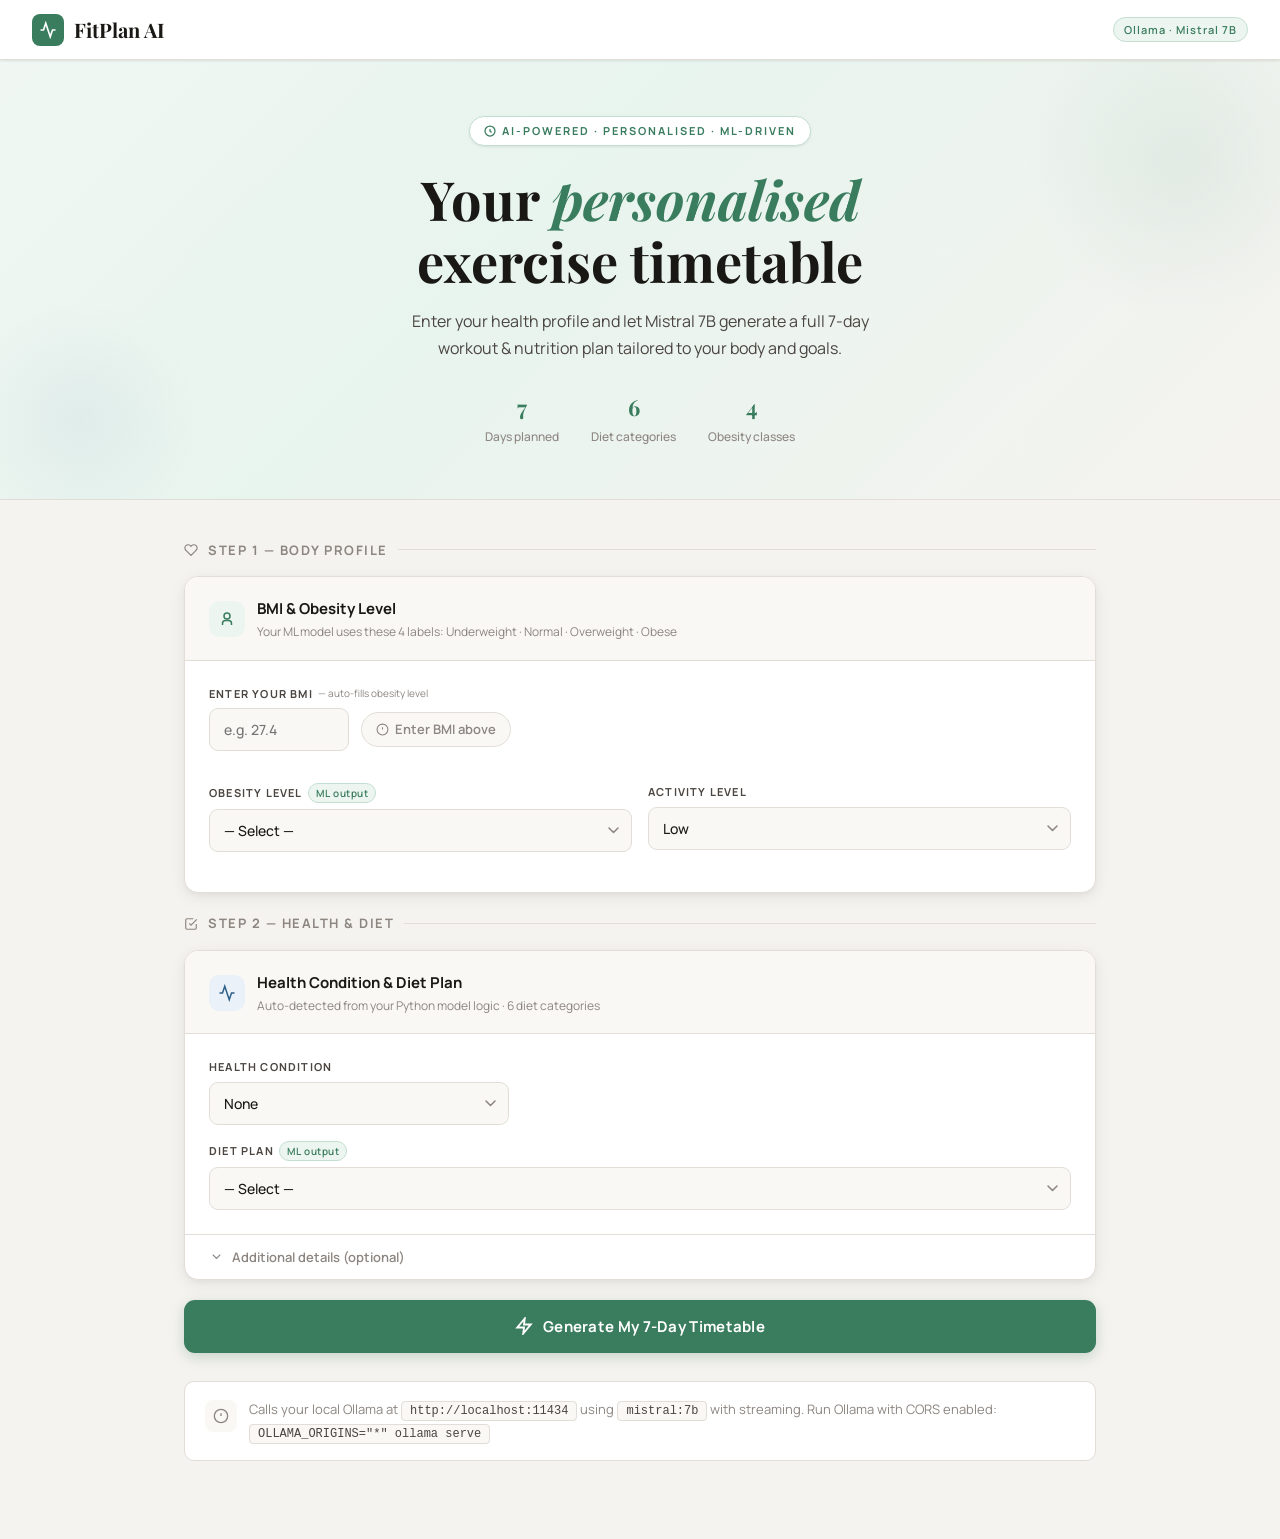
==== templates/exercise_timetable.html @ 251adf33 "Added exercise_timetable file" ====
<!DOCTYPE html>
<html lang="en">
<head>
<meta charset="UTF-8">
<meta name="viewport" content="width=device-width, initial-scale=1.0">
<title>FitPlan AI — Exercise Timetable Generator</title>
<link href="https://fonts.googleapis.com/css2?family=Playfair+Display:wght@500;700&family=Manrope:wght@300;400;500;600;700&display=swap" rel="stylesheet">
<style>
  :root {
    --bg:        #f5f3ef;
    --bg2:       #edeae4;
    --white:     #ffffff;
    --surface:   #ffffff;
    --surface2:  #f9f8f5;
    --border:    #e2ddd6;
    --border2:   #cdc7bd;
    --text:      #1a1814;
    --text2:     #4a4540;
    --muted:     #8c8580;
    --green:     #3a7d5e;
    --green-lt:  #edf5f0;
    --green-md:  #c3dfd2;
    --blue:      #2c5f8a;
    --blue-lt:   #eaf1f8;
    --amber:     #b07d2e;
    --amber-lt:  #fdf4e3;
    --red:       #c0392b;
    --red-lt:    #fdf0ee;
    --shadow-sm: 0 1px 3px rgba(0,0,0,0.06), 0 1px 2px rgba(0,0,0,0.04);
    --shadow-md: 0 4px 16px rgba(0,0,0,0.07), 0 2px 6px rgba(0,0,0,0.04);
    --shadow-lg: 0 12px 40px rgba(0,0,0,0.09), 0 4px 12px rgba(0,0,0,0.05);
    --radius:    14px;
  }

  *, *::before, *::after { margin:0; padding:0; box-sizing:border-box; }

  body {
    background: var(--bg);
    color: var(--text);
    font-family: 'Manrope', sans-serif;
    min-height: 100vh;
    line-height: 1.6;
  }

  /* ── NAV ── */
  nav {
    background: var(--white);
    border-bottom: 1px solid var(--border);
    padding: 0 32px;
    height: 60px;
    display: flex;
    align-items: center;
    justify-content: space-between;
    position: sticky;
    top: 0;
    z-index: 100;
    box-shadow: var(--shadow-sm);
  }
  .nav-logo {
    display: flex;
    align-items: center;
    gap: 10px;
    font-family: 'Playfair Display', serif;
    font-size: 20px;
    font-weight: 700;
    color: var(--text);
    text-decoration: none;
  }
  .nav-logo-icon {
    width: 32px; height: 32px;
    background: var(--green);
    border-radius: 8px;
    display: flex; align-items: center; justify-content: center;
  }
  .nav-logo-icon svg { color: white; }
  .nav-badge {
    font-family: 'Manrope', sans-serif;
    font-size: 11px;
    font-weight: 600;
    letter-spacing: 1px;
    color: var(--green);
    background: var(--green-lt);
    border: 1px solid var(--green-md);
    padding: 3px 10px;
    border-radius: 100px;
  }

  /* ── HERO ── */
  .hero {
    background: linear-gradient(135deg, #f0f7f3 0%, #e8f4ee 40%, #f5f3ef 100%);
    border-bottom: 1px solid var(--border);
    padding: 56px 32px 52px;
    text-align: center;
    position: relative;
    overflow: hidden;
  }
  .hero::before {
    content: '';
    position: absolute;
    top: -60px; right: -60px;
    width: 320px; height: 320px;
    border-radius: 50%;
    background: radial-gradient(circle, rgba(58,125,94,0.08) 0%, transparent 70%);
  }
  .hero::after {
    content: '';
    position: absolute;
    bottom: -40px; left: -40px;
    width: 240px; height: 240px;
    border-radius: 50%;
    background: radial-gradient(circle, rgba(44,95,138,0.06) 0%, transparent 70%);
  }
  .hero-inner { position: relative; z-index: 1; max-width: 620px; margin: 0 auto; }
  .hero-eyebrow {
    display: inline-flex;
    align-items: center;
    gap: 6px;
    font-size: 11px;
    font-weight: 700;
    letter-spacing: 2px;
    text-transform: uppercase;
    color: var(--green);
    background: var(--white);
    border: 1px solid var(--green-md);
    padding: 5px 14px;
    border-radius: 100px;
    margin-bottom: 22px;
    box-shadow: var(--shadow-sm);
  }
  .hero h1 {
    font-family: 'Playfair Display', serif;
    font-size: clamp(36px, 5vw, 54px);
    font-weight: 700;
    line-height: 1.15;
    color: var(--text);
    margin-bottom: 16px;
  }
  .hero h1 em {
    font-style: italic;
    color: var(--green);
  }
  .hero-sub {
    font-size: 16px;
    font-weight: 400;
    color: var(--text2);
    line-height: 1.7;
    max-width: 480px;
    margin: 0 auto 28px;
  }
  .hero-stats {
    display: flex;
    justify-content: center;
    gap: 32px;
    flex-wrap: wrap;
  }
  .hero-stat {
    display: flex;
    flex-direction: column;
    align-items: center;
    gap: 2px;
  }
  .hero-stat strong {
    font-family: 'Playfair Display', serif;
    font-size: 22px;
    color: var(--green);
  }
  .hero-stat span {
    font-size: 12px;
    color: var(--muted);
    font-weight: 500;
  }

  /* ── MAIN LAYOUT ── */
  .main {
    max-width: 960px;
    margin: 0 auto;
    padding: 40px 24px 80px;
  }

  /* ── SECTION TITLE ── */
  .section-title {
    display: flex;
    align-items: center;
    gap: 10px;
    font-size: 13px;
    font-weight: 700;
    letter-spacing: 1.5px;
    text-transform: uppercase;
    color: var(--muted);
    margin-bottom: 16px;
  }
  .section-title::after {
    content: '';
    flex: 1;
    height: 1px;
    background: var(--border);
  }

  /* ── CARD ── */
  .card {
    background: var(--white);
    border: 1px solid var(--border);
    border-radius: var(--radius);
    box-shadow: var(--shadow-md);
    overflow: hidden;
    margin-bottom: 20px;
  }
  .card-header {
    padding: 20px 24px 18px;
    border-bottom: 1px solid var(--border);
    display: flex;
    align-items: center;
    gap: 12px;
    background: var(--surface2);
  }
  .card-icon {
    width: 36px; height: 36px;
    border-radius: 10px;
    display: flex; align-items: center; justify-content: center;
    flex-shrink: 0;
  }
  .card-icon.green  { background: var(--green-lt);  color: var(--green); }
  .card-icon.blue   { background: var(--blue-lt);   color: var(--blue);  }
  .card-icon.amber  { background: var(--amber-lt);  color: var(--amber); }
  .card-header-text h3 {
    font-size: 15px;
    font-weight: 700;
    color: var(--text);
    margin-bottom: 1px;
  }
  .card-header-text p {
    font-size: 12px;
    color: var(--muted);
    font-weight: 400;
  }
  .card-body { padding: 24px; }

  /* ── FORM ELEMENTS ── */
  .form-row {
    display: grid;
    grid-template-columns: 1fr 1fr;
    gap: 16px;
    margin-bottom: 16px;
  }
  .form-row.cols-3 { grid-template-columns: 1fr 1fr 1fr; }
  @media (max-width: 580px) {
    .form-row, .form-row.cols-3 { grid-template-columns: 1fr; }
  }

  .field { display: flex; flex-direction: column; gap: 6px; }

  label {
    font-size: 11px;
    font-weight: 700;
    letter-spacing: 1.2px;
    text-transform: uppercase;
    color: var(--text2);
    display: flex;
    align-items: center;
    gap: 5px;
  }
  label .ml-tag {
    font-size: 10px;
    font-weight: 600;
    letter-spacing: 0.5px;
    text-transform: none;
    color: var(--green);
    background: var(--green-lt);
    padding: 1px 7px;
    border-radius: 100px;
    border: 1px solid var(--green-md);
  }

  select, input[type="number"] {
    background: var(--surface2);
    border: 1.5px solid var(--border);
    border-radius: 9px;
    color: var(--text);
    font-family: 'Manrope', sans-serif;
    font-size: 14px;
    font-weight: 500;
    padding: 11px 14px;
    outline: none;
    transition: border-color 0.18s, box-shadow 0.18s, background 0.18s;
    width: 100%;
    appearance: none;
    -webkit-appearance: none;
  }
  select {
    background-image: url("data:image/svg+xml,%3Csvg xmlns='http://www.w3.org/2000/svg' width='11' height='7' viewBox='0 0 11 7'%3E%3Cpath d='M1 1l4.5 4.5L10 1' stroke='%238c8580' stroke-width='1.5' fill='none' stroke-linecap='round' stroke-linejoin='round'/%3E%3C/svg%3E");
    background-repeat: no-repeat;
    background-position: right 12px center;
    padding-right: 36px;
    cursor: pointer;
  }
  select:focus, input[type="number"]:focus {
    border-color: var(--green);
    background: var(--white);
    box-shadow: 0 0 0 3px rgba(58,125,94,0.1);
  }
  select option { background: white; color: var(--text); }

  /* BMI row */
  .bmi-row {
    display: flex;
    align-items: center;
    gap: 12px;
    margin-bottom: 16px;
  }
  .bmi-row input { max-width: 140px; }
  .bmi-pill {
    display: inline-flex;
    align-items: center;
    gap: 6px;
    font-size: 13px;
    font-weight: 600;
    padding: 6px 14px;
    border-radius: 100px;
    background: var(--surface2);
    border: 1.5px solid var(--border);
    color: var(--muted);
    min-width: 130px;
    transition: all 0.2s;
  }
  .bmi-pill.underweight { background: var(--blue-lt);  border-color: #b3cfe8; color: var(--blue);  }
  .bmi-pill.normal      { background: var(--green-lt); border-color: var(--green-md); color: var(--green); }
  .bmi-pill.overweight  { background: var(--amber-lt); border-color: #e8d19c; color: var(--amber); }
  .bmi-pill.obese       { background: var(--red-lt);   border-color: #e8bcb8; color: var(--red);   }

  /* ── COLLAPSIBLE ── */
  .collapse-toggle {
    width: 100%;
    background: none;
    border: none;
    border-top: 1px solid var(--border);
    padding: 13px 24px;
    display: flex;
    align-items: center;
    gap: 8px;
    font-family: 'Manrope', sans-serif;
    font-size: 13px;
    font-weight: 600;
    color: var(--muted);
    cursor: pointer;
    transition: color 0.15s, background 0.15s;
    text-align: left;
  }
  .collapse-toggle:hover { background: var(--surface2); color: var(--text2); }
  .collapse-toggle svg { transition: transform 0.2s; }
  .collapse-toggle.open svg { transform: rotate(180deg); }
  .collapse-body {
    display: none;
    padding: 20px 24px 24px;
    border-top: 1px solid var(--border);
    background: var(--surface2);
  }
  .collapse-body.open { display: block; }

  /* ── GENERATE BUTTON ── */
  .btn-generate {
    width: 100%;
    background: var(--green);
    color: white;
    border: none;
    border-radius: 11px;
    font-family: 'Manrope', sans-serif;
    font-size: 15px;
    font-weight: 700;
    padding: 16px 24px;
    cursor: pointer;
    display: flex;
    align-items: center;
    justify-content: center;
    gap: 10px;
    transition: background 0.2s, transform 0.15s, box-shadow 0.2s;
    box-shadow: 0 4px 14px rgba(58,125,94,0.25);
    letter-spacing: 0.3px;
    margin-top: 20px;
  }
  .btn-generate:hover:not(:disabled) {
    background: #2e6b4f;
    transform: translateY(-1px);
    box-shadow: 0 6px 20px rgba(58,125,94,0.32);
  }
  .btn-generate:active:not(:disabled) { transform: translateY(0); }
  .btn-generate:disabled { opacity: 0.55; cursor: not-allowed; }

  /* ── STATUS / ERROR ── */
  .status-bar {
    display: none;
    align-items: center;
    gap: 12px;
    background: var(--blue-lt);
    border: 1px solid #b3cfe8;
    border-radius: 10px;
    padding: 14px 18px;
    font-size: 14px;
    color: var(--blue);
    margin-bottom: 20px;
    font-weight: 500;
  }
  .status-bar.visible { display: flex; }
  .spinner {
    width: 18px; height: 18px;
    border: 2px solid #b3cfe8;
    border-top-color: var(--blue);
    border-radius: 50%;
    animation: spin 0.75s linear infinite;
    flex-shrink: 0;
  }
  @keyframes spin { to { transform: rotate(360deg); } }

  .error-box {
    display: none;
    background: var(--red-lt);
    border: 1px solid #e8bcb8;
    border-radius: 10px;
    padding: 16px 20px;
    font-size: 14px;
    color: var(--red);
    margin-bottom: 20px;
    line-height: 1.7;
  }
  .error-box.visible { display: block; }
  .error-box code {
    background: rgba(192,57,43,0.08);
    padding: 2px 7px;
    border-radius: 4px;
    font-size: 12px;
    font-family: monospace;
  }

  /* ── OUTPUT ── */
  .output-section { display: none; }
  .output-section.visible { display: block; }

  .output-card {
    background: var(--white);
    border: 1px solid var(--border);
    border-radius: var(--radius);
    box-shadow: var(--shadow-lg);
    overflow: hidden;
  }
  .output-card-header {
    padding: 18px 24px;
    border-bottom: 1px solid var(--border);
    display: flex;
    align-items: center;
    justify-content: space-between;
    background: linear-gradient(135deg, var(--green-lt), #f8fcfa);
  }
  .output-card-title {
    display: flex;
    align-items: center;
    gap: 10px;
  }
  .output-card-title h2 {
    font-family: 'Playfair Display', serif;
    font-size: 20px;
    font-weight: 700;
    color: var(--text);
  }
  .output-card-title span {
    font-size: 12px;
    color: var(--muted);
    font-weight: 500;
  }

  .btn-copy {
    display: flex; align-items: center; gap: 6px;
    background: var(--white);
    border: 1.5px solid var(--border);
    border-radius: 8px;
    color: var(--text2);
    font-family: 'Manrope', sans-serif;
    font-size: 13px;
    font-weight: 600;
    padding: 7px 14px;
    cursor: pointer;
    transition: all 0.2s;
  }
  .btn-copy:hover { border-color: var(--green); color: var(--green); }
  .btn-copy.copied { border-color: var(--green); color: var(--green); background: var(--green-lt); }

  .output-body {
    padding: 28px 32px;
    font-size: 14.5px;
    line-height: 1.85;
    color: var(--text2);
  }

  /* Rendered timetable styles */
  .output-body h2 {
    font-family: 'Playfair Display', serif;
    font-size: 19px;
    font-weight: 700;
    color: var(--text);
    margin: 28px 0 10px;
    padding-bottom: 8px;
    border-bottom: 2px solid var(--green-lt);
  }
  .output-body h3 {
    font-family: 'Manrope', sans-serif;
    font-size: 13px;
    font-weight: 700;
    letter-spacing: 1.2px;
    text-transform: uppercase;
    color: var(--green);
    margin: 16px 0 6px;
  }
  .output-body strong { color: var(--text); font-weight: 700; }
  .output-body em { color: var(--muted); font-style: italic; }
  .output-body .day-block {
    display: flex;
    align-items: center;
    gap: 10px;
    background: linear-gradient(90deg, var(--green-lt), transparent);
    border-left: 4px solid var(--green);
    border-radius: 0 8px 8px 0;
    padding: 12px 16px;
    margin: 20px 0 10px;
    font-family: 'Playfair Display', serif;
    font-size: 17px;
    font-weight: 700;
    color: var(--text);
  }
  .output-body table {
    width: 100%; border-collapse: collapse;
    margin: 14px 0; font-size: 13.5px;
  }
  .output-body th {
    background: var(--surface2);
    color: var(--text2);
    font-weight: 700; font-size: 11px;
    letter-spacing: 1px; text-transform: uppercase;
    padding: 9px 14px; text-align: left;
    border-bottom: 2px solid var(--border);
  }
  .output-body td {
    padding: 9px 14px;
    border-bottom: 1px solid var(--border);
    color: var(--text2);
  }
  .output-body tr:last-child td { border-bottom: none; }
  .output-body tr:hover td { background: var(--surface2); }

  /* streaming cursor */
  .cursor {
    display: inline-block; width: 2px; height: 16px;
    background: var(--green); margin-left: 2px;
    animation: blink 1s step-end infinite;
    vertical-align: middle;
  }
  @keyframes blink { 50% { opacity: 0; } }

  /* ── FOOTER NOTE ── */
  .footer-note {
    margin-top: 32px;
    padding: 16px 20px;
    background: var(--white);
    border: 1px solid var(--border);
    border-radius: 10px;
    font-size: 13px;
    color: var(--muted);
    line-height: 1.7;
    display: flex;
    gap: 12px;
    align-items: flex-start;
  }
  .footer-note code {
    background: var(--surface2);
    padding: 2px 8px; border-radius: 4px;
    font-size: 12px; font-family: monospace;
    border: 1px solid var(--border);
    color: var(--text2);
  }
  .footer-icon {
    width: 32px; height: 32px; flex-shrink: 0;
    background: var(--surface2); border-radius: 8px;
    display: flex; align-items: center; justify-content: center;
    color: var(--muted); margin-top: 2px;
  }

  /* ── ANIMATIONS ── */
  @keyframes fadeUp {
    from { opacity: 0; transform: translateY(12px); }
    to   { opacity: 1; transform: translateY(0); }
  }
  .card   { animation: fadeUp 0.4s ease both; }
  .card:nth-child(2) { animation-delay: 0.06s; }
  .card:nth-child(3) { animation-delay: 0.12s; }
</style>
</head>
<body>

<!-- NAV -->
<nav>
  <a class="nav-logo" href="#">
    <div class="nav-logo-icon">
      <svg width="18" height="18" viewBox="0 0 24 24" fill="none" stroke="currentColor" stroke-width="2.2"><path d="M22 12h-4l-3 9L9 3l-3 9H2"/></svg>
    </div>
    FitPlan AI
  </a>
  <span class="nav-badge">Ollama · Mistral 7B</span>
</nav>

<!-- HERO -->
<div class="hero">
  <div class="hero-inner">
    <div class="hero-eyebrow">
      <svg width="12" height="12" viewBox="0 0 24 24" fill="none" stroke="currentColor" stroke-width="2.5"><circle cx="12" cy="12" r="10"/><path d="M12 8v4l3 3"/></svg>
      AI-Powered · Personalised · ML-Driven
    </div>
    <h1>Your <em>personalised</em><br>exercise timetable</h1>
    <p class="hero-sub">Enter your health profile and let Mistral 7B generate a full 7-day workout &amp; nutrition plan tailored to your body and goals.</p>
    <div class="hero-stats">
      <div class="hero-stat"><strong>7</strong><span>Days planned</span></div>
      <div class="hero-stat"><strong>6</strong><span>Diet categories</span></div>
      <div class="hero-stat"><strong>4</strong><span>Obesity classes</span></div>
    </div>
  </div>
</div>

<!-- MAIN -->
<div class="main">

  <!-- STEP 1: BMI & Obesity -->
  <div class="section-title">
    <svg width="14" height="14" viewBox="0 0 24 24" fill="none" stroke="currentColor" stroke-width="2"><path d="M20.84 4.61a5.5 5.5 0 0 0-7.78 0L12 5.67l-1.06-1.06a5.5 5.5 0 0 0-7.78 7.78l1.06 1.06L12 21.23l7.78-7.78 1.06-1.06a5.5 5.5 0 0 0 0-7.78z"/></svg>
    Step 1 — Body Profile
  </div>

  <div class="card">
    <div class="card-header">
      <div class="card-icon green">
        <svg width="18" height="18" viewBox="0 0 24 24" fill="none" stroke="currentColor" stroke-width="2"><circle cx="12" cy="8" r="4"/><path d="M6 20v-2a4 4 0 0 1 4-4h4a4 4 0 0 1 4 4v2"/></svg>
      </div>
      <div class="card-header-text">
        <h3>BMI &amp; Obesity Level</h3>
        <p>Your ML model uses these 4 labels: Underweight · Normal · Overweight · Obese</p>
      </div>
    </div>
    <div class="card-body">
      <!-- BMI Input -->
      <div class="field" style="margin-bottom:16px;">
        <label>
          Enter Your BMI
          <span style="font-size:10px;font-weight:400;color:var(--muted);text-transform:none;letter-spacing:0;">— auto-fills obesity level</span>
        </label>
        <div class="bmi-row">
          <input type="number" id="bmiInput" placeholder="e.g. 27.4" min="10" max="70" step="0.1"
            oninput="autoFillObesity(this.value); autoDetectDiet()">
          <div class="bmi-pill" id="bmiPill">
            <svg width="13" height="13" viewBox="0 0 24 24" fill="none" stroke="currentColor" stroke-width="2"><circle cx="12" cy="12" r="10"/><line x1="12" y1="8" x2="12" y2="12"/><line x1="12" y1="16" x2="12.01" y2="16"/></svg>
            Enter BMI above
          </div>
        </div>
      </div>

      <div class="form-row">
        <div class="field">
          <label>Obesity Level <span class="ml-tag">ML output</span></label>
          <select id="obesityLevel">
            <option value="">— Select —</option>
            <option value="Underweight">Underweight  (BMI &lt; 18.5)</option>
            <option value="Normal">Normal  (BMI 18.5 – 24.9)</option>
            <option value="Overweight">Overweight  (BMI 25 – 29.9)</option>
            <option value="Obese">Obese  (BMI ≥ 30)</option>
          </select>
        </div>
        <div class="field">
          <label>Activity Level</label>
          <select id="activityLevel" onchange="autoDetectDiet()">
            <option value="Low">Low</option>
            <option value="Moderate">Moderate</option>
            <option value="High">High</option>
          </select>
        </div>
      </div>
    </div>
  </div>

  <!-- STEP 2: Health & Diet -->
  <div class="section-title">
    <svg width="14" height="14" viewBox="0 0 24 24" fill="none" stroke="currentColor" stroke-width="2"><path d="M9 11l3 3L22 4"/><path d="M21 12v7a2 2 0 0 1-2 2H5a2 2 0 0 1-2-2V5a2 2 0 0 1 2-2h11"/></svg>
    Step 2 — Health &amp; Diet
  </div>

  <div class="card">
    <div class="card-header">
      <div class="card-icon blue">
        <svg width="18" height="18" viewBox="0 0 24 24" fill="none" stroke="currentColor" stroke-width="2"><path d="M22 12h-4l-3 9L9 3l-3 9H2"/></svg>
      </div>
      <div class="card-header-text">
        <h3>Health Condition &amp; Diet Plan</h3>
        <p>Auto-detected from your Python model logic · 6 diet categories</p>
      </div>
    </div>
    <div class="card-body">

      <div class="field" style="margin-bottom:16px;">
        <label>Health Condition</label>
        <select id="healthCondition" onchange="autoDetectDiet()" style="max-width:300px;">
          <option value="None">None</option>
          <option value="Diabetes">Diabetes</option>
          <option value="Hypertension">Hypertension</option>
        </select>
      </div>

      <div class="field">
        <label>Diet Plan <span class="ml-tag">ML output</span></label>
        <select id="dietPlan">
          <option value="">— Select —</option>
          <option value="Diabetic Diet">Diabetic Diet</option>
          <option value="Weight Loss Diet">Weight Loss Diet</option>
          <option value="Muscle Gain Diet">Muscle Gain Diet</option>
          <option value="High-Protein Diet">High-Protein Diet</option>
          <option value="Low-Carb Diet">Low-Carb Diet</option>
          <option value="Balanced Diet">Balanced Diet</option>
        </select>
      </div>
    </div>

    <!-- OPTIONAL DETAILS -->
    <button class="collapse-toggle" id="collapseToggle" onclick="toggleCollapse()">
      <svg width="15" height="15" viewBox="0 0 24 24" fill="none" stroke="currentColor" stroke-width="2"><polyline points="6 9 12 15 18 9"/></svg>
      Additional details (optional)
    </button>
    <div class="collapse-body" id="collapseBody">
      <div class="form-row cols-3">
        <div class="field">
          <label>Age Range</label>
          <select id="ageRange">
            <option value="18–25">18–25</option>
            <option value="26–35" selected>26–35</option>
            <option value="36–45">36–45</option>
            <option value="46–55">46–55</option>
            <option value="56+">56+</option>
          </select>
        </div>
        <div class="field">
          <label>Gender</label>
          <select id="gender">
            <option value="not specified">Prefer not to say</option>
            <option value="male">Male</option>
            <option value="female">Female</option>
          </select>
        </div>
        <div class="field">
          <label>Available Time / Day</label>
          <select id="availableTime">
            <option value="30 minutes">30 min</option>
            <option value="45 minutes">45 min</option>
            <option value="1 hour" selected>1 hour</option>
            <option value="1.5 hours">1.5 hours</option>
            <option value="2 hours">2 hours</option>
          </select>
        </div>
      </div>
      <div class="field" style="margin-top:4px;">
        <label>Fitness Goal</label>
        <select id="fitnessGoal">
          <option value="lose weight">Lose Weight</option>
          <option value="build muscle">Build Muscle</option>
          <option value="improve stamina">Improve Stamina</option>
          <option value="stay active and healthy">Stay Active &amp; Healthy</option>
          <option value="reduce stress">Reduce Stress</option>
        </select>
      </div>
    </div>
  </div>

  <!-- GENERATE -->
  <button class="btn-generate" id="generateBtn" onclick="generateTimetable()">
    <svg width="18" height="18" viewBox="0 0 24 24" fill="none" stroke="currentColor" stroke-width="2.5"><path d="M13 2L3 14h9l-1 8 10-12h-9l1-8z"/></svg>
    Generate My 7-Day Timetable
  </button>

  <!-- STATUS -->
  <div class="status-bar" id="statusBar" style="margin-top:20px;">
    <div class="spinner"></div>
    <span id="statusText">Connecting to Ollama · mistral:7b …</span>
  </div>

  <!-- ERROR -->
  <div class="error-box" id="errorBox" style="margin-top:20px;"></div>

  <!-- OUTPUT -->
  <div class="output-section" id="outputSection" style="margin-top:32px;">
    <div class="section-title">
      <svg width="14" height="14" viewBox="0 0 24 24" fill="none" stroke="currentColor" stroke-width="2"><path d="M14 2H6a2 2 0 0 0-2 2v16a2 2 0 0 0 2 2h12a2 2 0 0 0 2-2V8z"/><polyline points="14 2 14 8 20 8"/></svg>
      Your Personalised Plan
    </div>
    <div class="output-card">
      <div class="output-card-header">
        <div class="output-card-title">
          <h2>Weekly Timetable</h2>
          <span id="planMeta"></span>
        </div>
        <button class="btn-copy" id="copyBtn" onclick="copyOutput()">
          <svg width="13" height="13" viewBox="0 0 24 24" fill="none" stroke="currentColor" stroke-width="2"><rect x="9" y="9" width="13" height="13" rx="2"/><path d="M5 15H4a2 2 0 0 1-2-2V4a2 2 0 0 1 2-2h9a2 2 0 0 1 2 2v1"/></svg>
          Copy
        </button>
      </div>
      <div class="output-body" id="timetableOutput"></div>
    </div>
  </div>

  <!-- FOOTER NOTE -->
  <div class="footer-note" style="margin-top:28px;">
    <div class="footer-icon">
      <svg width="16" height="16" viewBox="0 0 24 24" fill="none" stroke="currentColor" stroke-width="2"><circle cx="12" cy="12" r="10"/><line x1="12" y1="8" x2="12" y2="12"/><line x1="12" y1="16" x2="12.01" y2="16"/></svg>
    </div>
    <div>
      Calls your local Ollama at <code>http://localhost:11434</code> using <code>mistral:7b</code> with streaming.
      Run Ollama with CORS enabled: <code>OLLAMA_ORIGINS="*" ollama serve</code>
    </div>
  </div>

</div><!-- /main -->

<script>
  /* ── bmi_to_label mirrors Python ── */
  function autoFillObesity(val) {
    const bmi = parseFloat(val);
    const sel  = document.getElementById('obesityLevel');
    const pill = document.getElementById('bmiPill');
    if (isNaN(bmi) || val === '') {
      pill.className = 'bmi-pill';
      pill.innerHTML = `<svg width="13" height="13" viewBox="0 0 24 24" fill="none" stroke="currentColor" stroke-width="2"><circle cx="12" cy="12" r="10"/><line x1="12" y1="8" x2="12" y2="12"/><line x1="12" y1="16" x2="12.01" y2="16"/></svg> Enter BMI above`;
      return;
    }
    let label, cls;
    if      (bmi < 18.5) { label = 'Underweight'; cls = 'underweight'; }
    else if (bmi < 25)   { label = 'Normal';       cls = 'normal';      }
    else if (bmi < 30)   { label = 'Overweight';   cls = 'overweight';  }
    else                 { label = 'Obese';         cls = 'obese';       }
    sel.value     = label;
    pill.className = `bmi-pill ${cls}`;
    pill.innerHTML = `<svg width="13" height="13" viewBox="0 0 24 24" fill="none" stroke="currentColor" stroke-width="2"><polyline points="20 6 9 17 4 12"/></svg> ${label}`;
  }

  /* ── diet_plan mirrors Python if/elif ── */
  function autoDetectDiet() {
    const bmi       = parseFloat(document.getElementById('bmiInput').value);
    const condition = document.getElementById('healthCondition').value;
    const activity  = document.getElementById('activityLevel').value;
    const dietSel   = document.getElementById('dietPlan');
    const result    = document.getElementById('dietDetectResult');

    if (isNaN(bmi)) {
      result.className = 'detect-result';
      result.innerHTML = `<svg width="14" height="14" viewBox="0 0 24 24" fill="none" stroke="currentColor" stroke-width="2"><circle cx="12" cy="12" r="10"/><line x1="12" y1="8" x2="12" y2="12"/><line x1="12" y1="16" x2="12.01" y2="16"/></svg> Enter BMI to auto-detect`;
      return;
    }

    let diet, reason, color;
    if (condition === 'Diabetes') {
      diet = 'Diabetic Diet';     reason = 'Health condition: Diabetes';    color = 'var(--red)';
    } else if (bmi >= 30) {
      diet = 'Weight Loss Diet';  reason = `BMI ${bmi.toFixed(1)} ≥ 30`;    color = 'var(--amber)';
    } else if (activity === 'High' && bmi < 25) {
      diet = 'Muscle Gain Diet';  reason = `Activity High + BMI < 25`;      color = 'var(--green)';
    } else if (bmi < 18.5) {
      diet = 'High-Protein Diet'; reason = `BMI ${bmi.toFixed(1)} < 18.5`;  color = 'var(--blue)';
    } else if (condition === 'Hypertension') {
      diet = 'Low-Carb Diet';     reason = 'Health condition: Hypertension'; color = 'var(--amber)';
    } else {
      diet = 'Balanced Diet';     reason = 'No special conditions';          color = 'var(--green)';
    }

    dietSel.value = diet;
    result.className = 'detect-result active';
    result.innerHTML = `
      <svg width="14" height="14" viewBox="0 0 24 24" fill="none" stroke="${color}" stroke-width="2.5"><polyline points="20 6 9 17 4 12"/></svg>
      <strong style="color:${color};">${diet}</strong>
      <span style="color:var(--muted);font-size:12px;margin-left:4px;">· ${reason}</span>`;
  }

  /* ── collapse ── */
  function toggleCollapse() {
    const body   = document.getElementById('collapseBody');
    const toggle = document.getElementById('collapseToggle');
    const open   = body.classList.toggle('open');
    toggle.classList.toggle('open', open);
    toggle.childNodes[2].textContent = open ? ' Hide additional details' : ' Additional details (optional)';
  }

  /* ── prompt builder ── */
  function buildPrompt() {
    const obesity   = document.getElementById('obesityLevel').value;
    const diet      = document.getElementById('dietPlan').value;
    const condition = document.getElementById('healthCondition').value;
    const activity  = document.getElementById('activityLevel').value;
    const age       = document.getElementById('ageRange').value;
    const gender    = document.getElementById('gender').value;
    const goal      = document.getElementById('fitnessGoal').value;
    const time      = document.getElementById('availableTime').value;

    return `You are a certified fitness and nutrition coach. Create a detailed 7-day exercise timetable for a person with the following profile:

- Obesity Level: ${obesity}
- Diet Plan: ${diet}
- Health Condition: ${condition}
- Activity Level: ${activity}
- Age Range: ${age}
- Gender: ${gender}
- Fitness Goal: ${goal}
- Available Time Per Day: ${time}

Structure the response as a full weekly timetable (Monday to Sunday). For each day include:
1. Day name and focus area (e.g. "Monday – Cardio & Core")
2. Warm-up (5–10 min)
3. Main workout exercises with sets/reps or duration
4. Cool-down (5 min)
5. Diet tip of the day aligned with their ${diet}${condition !== 'None' ? `, taking into account their ${condition}` : ''}

Keep it practical, safe, and appropriate for the ${obesity} category. Use clear formatting with headers for each day.`;
  }

  /* ── generate ── */
  async function generateTimetable() {
    const obesity = document.getElementById('obesityLevel').value;
    const diet    = document.getElementById('dietPlan').value;

    if (!obesity || !diet) {
      showError('<strong>Missing fields.</strong> Please select an Obesity Level and a Diet Plan before generating.');
      return;
    }

    const btn        = document.getElementById('generateBtn');
    const statusBar  = document.getElementById('statusBar');
    const errorBox   = document.getElementById('errorBox');
    const outputSec  = document.getElementById('outputSection');
    const outputDiv  = document.getElementById('timetableOutput');
    const statusText = document.getElementById('statusText');
    const planMeta   = document.getElementById('planMeta');

    btn.disabled = true;
    errorBox.className = 'error-box';
    outputSec.className = 'output-section';
    outputDiv.innerHTML = '';
    statusBar.className = 'status-bar visible';
    statusText.textContent = 'Connecting to Ollama · mistral:7b …';

    try {
      const res = await fetch('http://localhost:11434/api/generate', {
        method: 'POST',
        headers: { 'Content-Type': 'application/json' },
        body: JSON.stringify({ model: 'mistral:7b', prompt: buildPrompt(), stream: true })
      });

      if (!res.ok) throw new Error(`Ollama returned HTTP ${res.status}`);

      statusText.textContent = 'Generating your personalised timetable …';
      outputSec.className = 'output-section visible';
      planMeta.textContent = `${obesity} · ${diet}`;

      const cursor = document.createElement('span');
      cursor.className = 'cursor';
      outputDiv.appendChild(cursor);

      let fullText = '';
      const reader  = res.body.getReader();
      const decoder = new TextDecoder();

      while (true) {
        const { done, value } = await reader.read();
        if (done) break;
        const lines = decoder.decode(value, { stream: true }).split('\n').filter(l => l.trim());
        for (const line of lines) {
          try {
            const json = JSON.parse(line);
            if (json.response) {
              fullText += json.response;
              cursor.remove();
              outputDiv.innerHTML = renderMarkdown(fullText);
              outputDiv.appendChild(cursor);
            }
            if (json.done) { cursor.remove(); statusBar.className = 'status-bar'; btn.disabled = false; }
          } catch (_) {}
        }
      }
      cursor.remove();
      btn.disabled = false;
      statusBar.className = 'status-bar';

    } catch (err) {
      statusBar.className = 'status-bar';
      btn.disabled = false;
      let msg = err.message;
      if (err.name === 'TypeError' && err.message.includes('fetch'))
        msg = `<strong>Cannot reach Ollama.</strong><br>Make sure it's running: <code>ollama serve</code><br>Enable CORS: <code>OLLAMA_ORIGINS="*" ollama serve</code>`;
      else
        msg = `<strong>Error:</strong> ${msg}`;
      showError(msg);
    }
  }

  function showError(html) {
    const box = document.getElementById('errorBox');
    box.innerHTML = html;
    box.className = 'error-box visible';
  }

  function renderMarkdown(text) {
    return text
      .replace(/^### (.+)$/gm, '<h3>$1</h3>')
      .replace(/^## (.+)$/gm, '<h2>$1</h2>')
      .replace(/^# (.+)$/gm, '<h2>$1</h2>')
      .replace(/\*\*(.+?)\*\*/g, '<strong>$1</strong>')
      .replace(/\*(.+?)\*/g, '<em>$1</em>')
      .replace(/<strong>(Monday|Tuesday|Wednesday|Thursday|Friday|Saturday|Sunday|Day \d+)<\/strong>/gi,
        '<div class="day-block"><svg width="16" height="16" viewBox="0 0 24 24" fill="none" stroke="var(--green)" stroke-width="2"><rect x="3" y="4" width="18" height="18" rx="2"/><line x1="16" y1="2" x2="16" y2="6"/><line x1="8" y1="2" x2="8" y2="6"/><line x1="3" y1="10" x2="21" y2="10"/></svg><strong>$1</strong></div>')
      .replace(/\n/g, '<br>');
  }

  async function copyOutput() {
    const text = document.getElementById('timetableOutput').innerText;
    try {
      await navigator.clipboard.writeText(text);
      const btn = document.getElementById('copyBtn');
      btn.innerHTML = `<svg width="13" height="13" viewBox="0 0 24 24" fill="none" stroke="currentColor" stroke-width="2"><polyline points="20 6 9 17 4 12"/></svg> Copied!`;
      btn.className = 'btn-copy copied';
      setTimeout(() => {
        btn.innerHTML = `<svg width="13" height="13" viewBox="0 0 24 24" fill="none" stroke="currentColor" stroke-width="2"><rect x="9" y="9" width="13" height="13" rx="2"/><path d="M5 15H4a2 2 0 0 1-2-2V4a2 2 0 0 1 2-2h9a2 2 0 0 1 2 2v1"/></svg> Copy`;
        btn.className = 'btn-copy';
      }, 2000);
    } catch (_) { alert('Copy failed – select and copy manually.'); }
  }
</script>
</body>
</html>
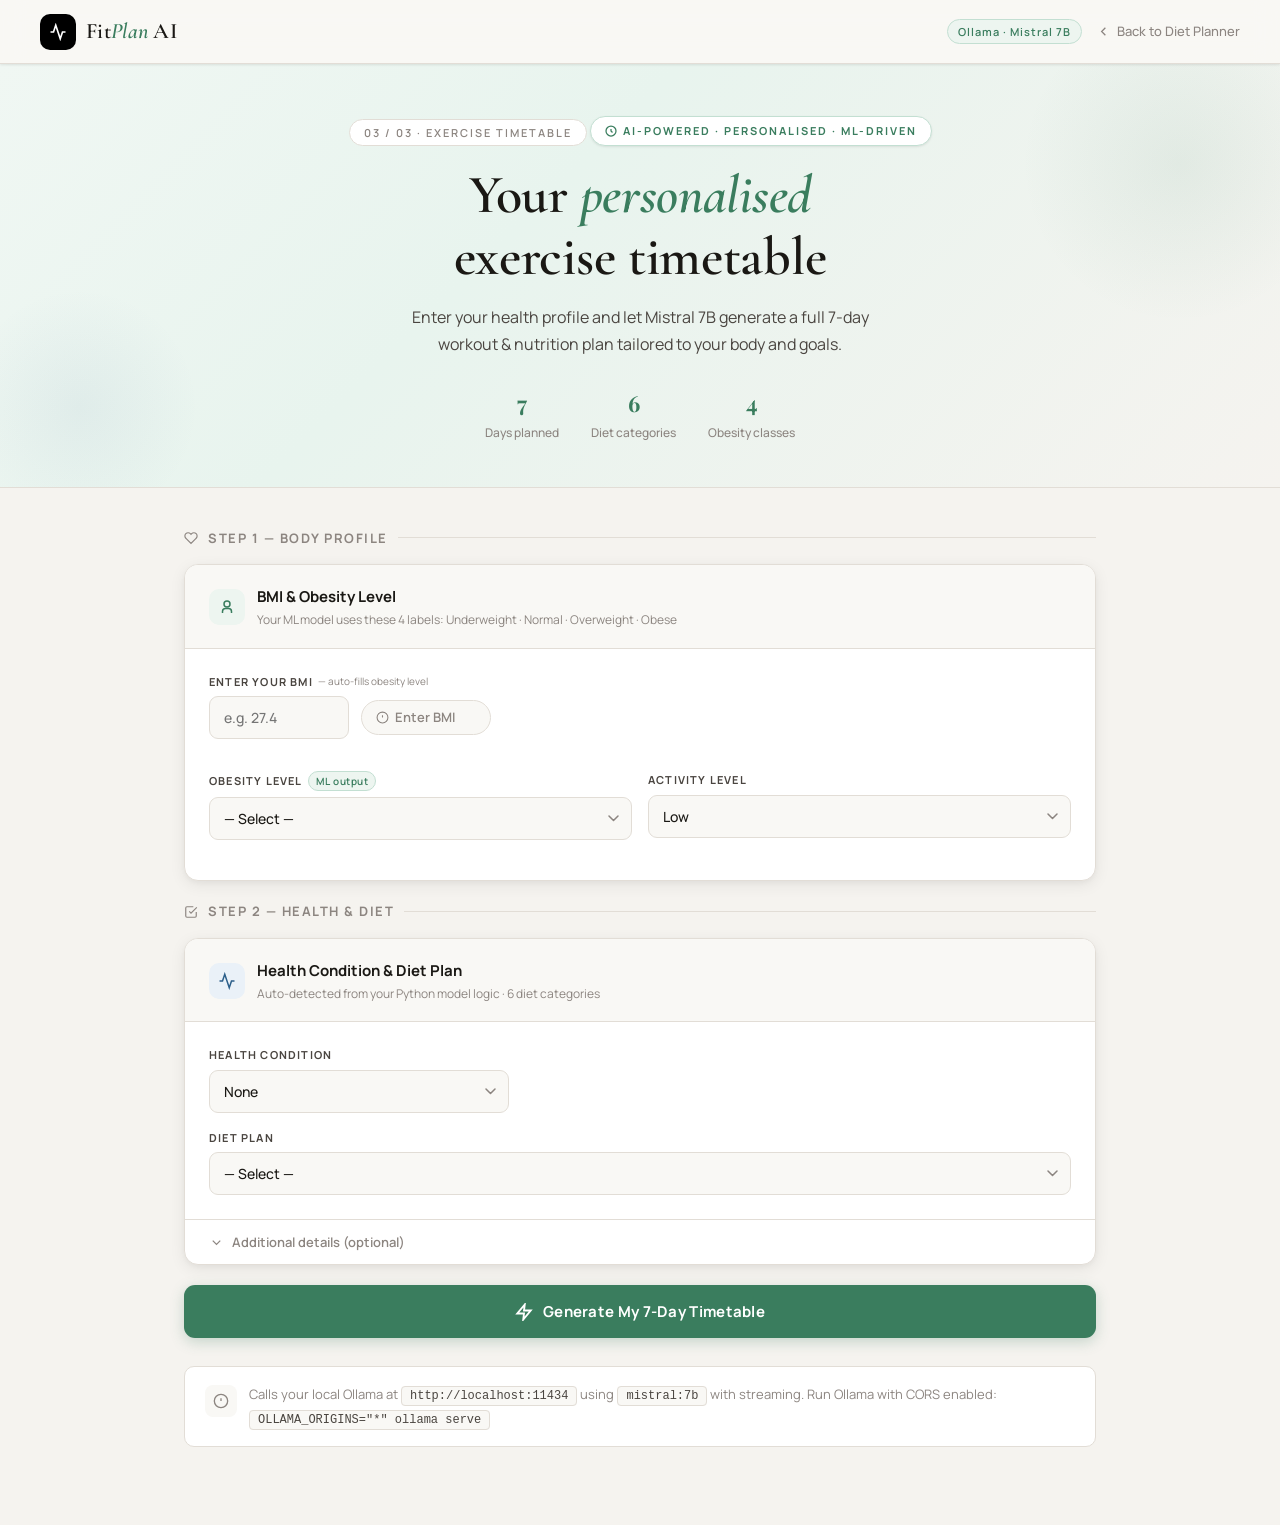
==== commit 1a53089f: "Modified css file" ====
--- a/templates/exercise_timetable.html
+++ b/templates/exercise_timetable.html
@@ -3,612 +3,41 @@
 <head>
 <meta charset="UTF-8">
 <meta name="viewport" content="width=device-width, initial-scale=1.0">
-<title>FitPlan AI — Exercise Timetable Generator</title>
-<link href="https://fonts.googleapis.com/css2?family=Playfair+Display:wght@500;700&family=Manrope:wght@300;400;500;600;700&display=swap" rel="stylesheet">
-<style>
-  :root {
-    --bg:        #f5f3ef;
-    --bg2:       #edeae4;
-    --white:     #ffffff;
-    --surface:   #ffffff;
-    --surface2:  #f9f8f5;
-    --border:    #e2ddd6;
-    --border2:   #cdc7bd;
-    --text:      #1a1814;
-    --text2:     #4a4540;
-    --muted:     #8c8580;
-    --green:     #3a7d5e;
-    --green-lt:  #edf5f0;
-    --green-md:  #c3dfd2;
-    --blue:      #2c5f8a;
-    --blue-lt:   #eaf1f8;
-    --amber:     #b07d2e;
-    --amber-lt:  #fdf4e3;
-    --red:       #c0392b;
-    --red-lt:    #fdf0ee;
-    --shadow-sm: 0 1px 3px rgba(0,0,0,0.06), 0 1px 2px rgba(0,0,0,0.04);
-    --shadow-md: 0 4px 16px rgba(0,0,0,0.07), 0 2px 6px rgba(0,0,0,0.04);
-    --shadow-lg: 0 12px 40px rgba(0,0,0,0.09), 0 4px 12px rgba(0,0,0,0.05);
-    --radius:    14px;
-  }
-
-  *, *::before, *::after { margin:0; padding:0; box-sizing:border-box; }
-
-  body {
-    background: var(--bg);
-    color: var(--text);
-    font-family: 'Manrope', sans-serif;
-    min-height: 100vh;
-    line-height: 1.6;
-  }
-
-  /* ── NAV ── */
-  nav {
-    background: var(--white);
-    border-bottom: 1px solid var(--border);
-    padding: 0 32px;
-    height: 60px;
-    display: flex;
-    align-items: center;
-    justify-content: space-between;
-    position: sticky;
-    top: 0;
-    z-index: 100;
-    box-shadow: var(--shadow-sm);
-  }
-  .nav-logo {
-    display: flex;
-    align-items: center;
-    gap: 10px;
-    font-family: 'Playfair Display', serif;
-    font-size: 20px;
-    font-weight: 700;
-    color: var(--text);
-    text-decoration: none;
-  }
-  .nav-logo-icon {
-    width: 32px; height: 32px;
-    background: var(--green);
-    border-radius: 8px;
-    display: flex; align-items: center; justify-content: center;
-  }
-  .nav-logo-icon svg { color: white; }
-  .nav-badge {
-    font-family: 'Manrope', sans-serif;
-    font-size: 11px;
-    font-weight: 600;
-    letter-spacing: 1px;
-    color: var(--green);
-    background: var(--green-lt);
-    border: 1px solid var(--green-md);
-    padding: 3px 10px;
-    border-radius: 100px;
-  }
-
-  /* ── HERO ── */
-  .hero {
-    background: linear-gradient(135deg, #f0f7f3 0%, #e8f4ee 40%, #f5f3ef 100%);
-    border-bottom: 1px solid var(--border);
-    padding: 56px 32px 52px;
-    text-align: center;
-    position: relative;
-    overflow: hidden;
-  }
-  .hero::before {
-    content: '';
-    position: absolute;
-    top: -60px; right: -60px;
-    width: 320px; height: 320px;
-    border-radius: 50%;
-    background: radial-gradient(circle, rgba(58,125,94,0.08) 0%, transparent 70%);
-  }
-  .hero::after {
-    content: '';
-    position: absolute;
-    bottom: -40px; left: -40px;
-    width: 240px; height: 240px;
-    border-radius: 50%;
-    background: radial-gradient(circle, rgba(44,95,138,0.06) 0%, transparent 70%);
-  }
-  .hero-inner { position: relative; z-index: 1; max-width: 620px; margin: 0 auto; }
-  .hero-eyebrow {
-    display: inline-flex;
-    align-items: center;
-    gap: 6px;
-    font-size: 11px;
-    font-weight: 700;
-    letter-spacing: 2px;
-    text-transform: uppercase;
-    color: var(--green);
-    background: var(--white);
-    border: 1px solid var(--green-md);
-    padding: 5px 14px;
-    border-radius: 100px;
-    margin-bottom: 22px;
-    box-shadow: var(--shadow-sm);
-  }
-  .hero h1 {
-    font-family: 'Playfair Display', serif;
-    font-size: clamp(36px, 5vw, 54px);
-    font-weight: 700;
-    line-height: 1.15;
-    color: var(--text);
-    margin-bottom: 16px;
-  }
-  .hero h1 em {
-    font-style: italic;
-    color: var(--green);
-  }
-  .hero-sub {
-    font-size: 16px;
-    font-weight: 400;
-    color: var(--text2);
-    line-height: 1.7;
-    max-width: 480px;
-    margin: 0 auto 28px;
-  }
-  .hero-stats {
-    display: flex;
-    justify-content: center;
-    gap: 32px;
-    flex-wrap: wrap;
-  }
-  .hero-stat {
-    display: flex;
-    flex-direction: column;
-    align-items: center;
-    gap: 2px;
-  }
-  .hero-stat strong {
-    font-family: 'Playfair Display', serif;
-    font-size: 22px;
-    color: var(--green);
-  }
-  .hero-stat span {
-    font-size: 12px;
-    color: var(--muted);
-    font-weight: 500;
-  }
-
-  /* ── MAIN LAYOUT ── */
-  .main {
-    max-width: 960px;
-    margin: 0 auto;
-    padding: 40px 24px 80px;
-  }
-
-  /* ── SECTION TITLE ── */
-  .section-title {
-    display: flex;
-    align-items: center;
-    gap: 10px;
-    font-size: 13px;
-    font-weight: 700;
-    letter-spacing: 1.5px;
-    text-transform: uppercase;
-    color: var(--muted);
-    margin-bottom: 16px;
-  }
-  .section-title::after {
-    content: '';
-    flex: 1;
-    height: 1px;
-    background: var(--border);
-  }
-
-  /* ── CARD ── */
-  .card {
-    background: var(--white);
-    border: 1px solid var(--border);
-    border-radius: var(--radius);
-    box-shadow: var(--shadow-md);
-    overflow: hidden;
-    margin-bottom: 20px;
-  }
-  .card-header {
-    padding: 20px 24px 18px;
-    border-bottom: 1px solid var(--border);
-    display: flex;
-    align-items: center;
-    gap: 12px;
-    background: var(--surface2);
-  }
-  .card-icon {
-    width: 36px; height: 36px;
-    border-radius: 10px;
-    display: flex; align-items: center; justify-content: center;
-    flex-shrink: 0;
-  }
-  .card-icon.green  { background: var(--green-lt);  color: var(--green); }
-  .card-icon.blue   { background: var(--blue-lt);   color: var(--blue);  }
-  .card-icon.amber  { background: var(--amber-lt);  color: var(--amber); }
-  .card-header-text h3 {
-    font-size: 15px;
-    font-weight: 700;
-    color: var(--text);
-    margin-bottom: 1px;
-  }
-  .card-header-text p {
-    font-size: 12px;
-    color: var(--muted);
-    font-weight: 400;
-  }
-  .card-body { padding: 24px; }
-
-  /* ── FORM ELEMENTS ── */
-  .form-row {
-    display: grid;
-    grid-template-columns: 1fr 1fr;
-    gap: 16px;
-    margin-bottom: 16px;
-  }
-  .form-row.cols-3 { grid-template-columns: 1fr 1fr 1fr; }
-  @media (max-width: 580px) {
-    .form-row, .form-row.cols-3 { grid-template-columns: 1fr; }
-  }
-
-  .field { display: flex; flex-direction: column; gap: 6px; }
-
-  label {
-    font-size: 11px;
-    font-weight: 700;
-    letter-spacing: 1.2px;
-    text-transform: uppercase;
-    color: var(--text2);
-    display: flex;
-    align-items: center;
-    gap: 5px;
-  }
-  label .ml-tag {
-    font-size: 10px;
-    font-weight: 600;
-    letter-spacing: 0.5px;
-    text-transform: none;
-    color: var(--green);
-    background: var(--green-lt);
-    padding: 1px 7px;
-    border-radius: 100px;
-    border: 1px solid var(--green-md);
-  }
-
-  select, input[type="number"] {
-    background: var(--surface2);
-    border: 1.5px solid var(--border);
-    border-radius: 9px;
-    color: var(--text);
-    font-family: 'Manrope', sans-serif;
-    font-size: 14px;
-    font-weight: 500;
-    padding: 11px 14px;
-    outline: none;
-    transition: border-color 0.18s, box-shadow 0.18s, background 0.18s;
-    width: 100%;
-    appearance: none;
-    -webkit-appearance: none;
-  }
-  select {
-    background-image: url("data:image/svg+xml,%3Csvg xmlns='http://www.w3.org/2000/svg' width='11' height='7' viewBox='0 0 11 7'%3E%3Cpath d='M1 1l4.5 4.5L10 1' stroke='%238c8580' stroke-width='1.5' fill='none' stroke-linecap='round' stroke-linejoin='round'/%3E%3C/svg%3E");
-    background-repeat: no-repeat;
-    background-position: right 12px center;
-    padding-right: 36px;
-    cursor: pointer;
-  }
-  select:focus, input[type="number"]:focus {
-    border-color: var(--green);
-    background: var(--white);
-    box-shadow: 0 0 0 3px rgba(58,125,94,0.1);
-  }
-  select option { background: white; color: var(--text); }
-
-  /* BMI row */
-  .bmi-row {
-    display: flex;
-    align-items: center;
-    gap: 12px;
-    margin-bottom: 16px;
-  }
-  .bmi-row input { max-width: 140px; }
-  .bmi-pill {
-    display: inline-flex;
-    align-items: center;
-    gap: 6px;
-    font-size: 13px;
-    font-weight: 600;
-    padding: 6px 14px;
-    border-radius: 100px;
-    background: var(--surface2);
-    border: 1.5px solid var(--border);
-    color: var(--muted);
-    min-width: 130px;
-    transition: all 0.2s;
-  }
-  .bmi-pill.underweight { background: var(--blue-lt);  border-color: #b3cfe8; color: var(--blue);  }
-  .bmi-pill.normal      { background: var(--green-lt); border-color: var(--green-md); color: var(--green); }
-  .bmi-pill.overweight  { background: var(--amber-lt); border-color: #e8d19c; color: var(--amber); }
-  .bmi-pill.obese       { background: var(--red-lt);   border-color: #e8bcb8; color: var(--red);   }
-
-  /* ── COLLAPSIBLE ── */
-  .collapse-toggle {
-    width: 100%;
-    background: none;
-    border: none;
-    border-top: 1px solid var(--border);
-    padding: 13px 24px;
-    display: flex;
-    align-items: center;
-    gap: 8px;
-    font-family: 'Manrope', sans-serif;
-    font-size: 13px;
-    font-weight: 600;
-    color: var(--muted);
-    cursor: pointer;
-    transition: color 0.15s, background 0.15s;
-    text-align: left;
-  }
-  .collapse-toggle:hover { background: var(--surface2); color: var(--text2); }
-  .collapse-toggle svg { transition: transform 0.2s; }
-  .collapse-toggle.open svg { transform: rotate(180deg); }
-  .collapse-body {
-    display: none;
-    padding: 20px 24px 24px;
-    border-top: 1px solid var(--border);
-    background: var(--surface2);
-  }
-  .collapse-body.open { display: block; }
-
-  /* ── GENERATE BUTTON ── */
-  .btn-generate {
-    width: 100%;
-    background: var(--green);
-    color: white;
-    border: none;
-    border-radius: 11px;
-    font-family: 'Manrope', sans-serif;
-    font-size: 15px;
-    font-weight: 700;
-    padding: 16px 24px;
-    cursor: pointer;
-    display: flex;
-    align-items: center;
-    justify-content: center;
-    gap: 10px;
-    transition: background 0.2s, transform 0.15s, box-shadow 0.2s;
-    box-shadow: 0 4px 14px rgba(58,125,94,0.25);
-    letter-spacing: 0.3px;
-    margin-top: 20px;
-  }
-  .btn-generate:hover:not(:disabled) {
-    background: #2e6b4f;
-    transform: translateY(-1px);
-    box-shadow: 0 6px 20px rgba(58,125,94,0.32);
-  }
-  .btn-generate:active:not(:disabled) { transform: translateY(0); }
-  .btn-generate:disabled { opacity: 0.55; cursor: not-allowed; }
-
-  /* ── STATUS / ERROR ── */
-  .status-bar {
-    display: none;
-    align-items: center;
-    gap: 12px;
-    background: var(--blue-lt);
-    border: 1px solid #b3cfe8;
-    border-radius: 10px;
-    padding: 14px 18px;
-    font-size: 14px;
-    color: var(--blue);
-    margin-bottom: 20px;
-    font-weight: 500;
-  }
-  .status-bar.visible { display: flex; }
-  .spinner {
-    width: 18px; height: 18px;
-    border: 2px solid #b3cfe8;
-    border-top-color: var(--blue);
-    border-radius: 50%;
-    animation: spin 0.75s linear infinite;
-    flex-shrink: 0;
-  }
-  @keyframes spin { to { transform: rotate(360deg); } }
-
-  .error-box {
-    display: none;
-    background: var(--red-lt);
-    border: 1px solid #e8bcb8;
-    border-radius: 10px;
-    padding: 16px 20px;
-    font-size: 14px;
-    color: var(--red);
-    margin-bottom: 20px;
-    line-height: 1.7;
-  }
-  .error-box.visible { display: block; }
-  .error-box code {
-    background: rgba(192,57,43,0.08);
-    padding: 2px 7px;
-    border-radius: 4px;
-    font-size: 12px;
-    font-family: monospace;
-  }
-
-  /* ── OUTPUT ── */
-  .output-section { display: none; }
-  .output-section.visible { display: block; }
-
-  .output-card {
-    background: var(--white);
-    border: 1px solid var(--border);
-    border-radius: var(--radius);
-    box-shadow: var(--shadow-lg);
-    overflow: hidden;
-  }
-  .output-card-header {
-    padding: 18px 24px;
-    border-bottom: 1px solid var(--border);
-    display: flex;
-    align-items: center;
-    justify-content: space-between;
-    background: linear-gradient(135deg, var(--green-lt), #f8fcfa);
-  }
-  .output-card-title {
-    display: flex;
-    align-items: center;
-    gap: 10px;
-  }
-  .output-card-title h2 {
-    font-family: 'Playfair Display', serif;
-    font-size: 20px;
-    font-weight: 700;
-    color: var(--text);
-  }
-  .output-card-title span {
-    font-size: 12px;
-    color: var(--muted);
-    font-weight: 500;
-  }
-
-  .btn-copy {
-    display: flex; align-items: center; gap: 6px;
-    background: var(--white);
-    border: 1.5px solid var(--border);
-    border-radius: 8px;
-    color: var(--text2);
-    font-family: 'Manrope', sans-serif;
-    font-size: 13px;
-    font-weight: 600;
-    padding: 7px 14px;
-    cursor: pointer;
-    transition: all 0.2s;
-  }
-  .btn-copy:hover { border-color: var(--green); color: var(--green); }
-  .btn-copy.copied { border-color: var(--green); color: var(--green); background: var(--green-lt); }
-
-  .output-body {
-    padding: 28px 32px;
-    font-size: 14.5px;
-    line-height: 1.85;
-    color: var(--text2);
-  }
-
-  /* Rendered timetable styles */
-  .output-body h2 {
-    font-family: 'Playfair Display', serif;
-    font-size: 19px;
-    font-weight: 700;
-    color: var(--text);
-    margin: 28px 0 10px;
-    padding-bottom: 8px;
-    border-bottom: 2px solid var(--green-lt);
-  }
-  .output-body h3 {
-    font-family: 'Manrope', sans-serif;
-    font-size: 13px;
-    font-weight: 700;
-    letter-spacing: 1.2px;
-    text-transform: uppercase;
-    color: var(--green);
-    margin: 16px 0 6px;
-  }
-  .output-body strong { color: var(--text); font-weight: 700; }
-  .output-body em { color: var(--muted); font-style: italic; }
-  .output-body .day-block {
-    display: flex;
-    align-items: center;
-    gap: 10px;
-    background: linear-gradient(90deg, var(--green-lt), transparent);
-    border-left: 4px solid var(--green);
-    border-radius: 0 8px 8px 0;
-    padding: 12px 16px;
-    margin: 20px 0 10px;
-    font-family: 'Playfair Display', serif;
-    font-size: 17px;
-    font-weight: 700;
-    color: var(--text);
-  }
-  .output-body table {
-    width: 100%; border-collapse: collapse;
-    margin: 14px 0; font-size: 13.5px;
-  }
-  .output-body th {
-    background: var(--surface2);
-    color: var(--text2);
-    font-weight: 700; font-size: 11px;
-    letter-spacing: 1px; text-transform: uppercase;
-    padding: 9px 14px; text-align: left;
-    border-bottom: 2px solid var(--border);
-  }
-  .output-body td {
-    padding: 9px 14px;
-    border-bottom: 1px solid var(--border);
-    color: var(--text2);
-  }
-  .output-body tr:last-child td { border-bottom: none; }
-  .output-body tr:hover td { background: var(--surface2); }
-
-  /* streaming cursor */
-  .cursor {
-    display: inline-block; width: 2px; height: 16px;
-    background: var(--green); margin-left: 2px;
-    animation: blink 1s step-end infinite;
-    vertical-align: middle;
-  }
-  @keyframes blink { 50% { opacity: 0; } }
-
-  /* ── FOOTER NOTE ── */
-  .footer-note {
-    margin-top: 32px;
-    padding: 16px 20px;
-    background: var(--white);
-    border: 1px solid var(--border);
-    border-radius: 10px;
-    font-size: 13px;
-    color: var(--muted);
-    line-height: 1.7;
-    display: flex;
-    gap: 12px;
-    align-items: flex-start;
-  }
-  .footer-note code {
-    background: var(--surface2);
-    padding: 2px 8px; border-radius: 4px;
-    font-size: 12px; font-family: monospace;
-    border: 1px solid var(--border);
-    color: var(--text2);
-  }
-  .footer-icon {
-    width: 32px; height: 32px; flex-shrink: 0;
-    background: var(--surface2); border-radius: 8px;
-    display: flex; align-items: center; justify-content: center;
-    color: var(--muted); margin-top: 2px;
-  }
-
-  /* ── ANIMATIONS ── */
-  @keyframes fadeUp {
-    from { opacity: 0; transform: translateY(12px); }
-    to   { opacity: 1; transform: translateY(0); }
-  }
-  .card   { animation: fadeUp 0.4s ease both; }
-  .card:nth-child(2) { animation-delay: 0.06s; }
-  .card:nth-child(3) { animation-delay: 0.12s; }
-</style>
+<title>Exercise Timetable — FitPlan AI</title>
+<link href="https://fonts.googleapis.com/css2?family=Cormorant+Garamond:ital,wght@0,400;0,600;1,400;1,600&family=Playfair+Display:wght@500;700&family=Manrope:wght@300;400;500;600;700&family=DM+Mono:wght@400;500&display=swap" rel="stylesheet">
+<link href="/static/css/exercise_timetable.css" rel="stylesheet">
 </head>
 <body>
 
-<!-- NAV -->
+<!-- NAV — suite style -->
 <nav>
-  <a class="nav-logo" href="#">
+  <a class="nav-logo" href="/">
     <div class="nav-logo-icon">
-      <svg width="18" height="18" viewBox="0 0 24 24" fill="none" stroke="currentColor" stroke-width="2.2"><path d="M22 12h-4l-3 9L9 3l-3 9H2"/></svg>
-    </div>
-    FitPlan AI
+      <svg width="18" height="18" viewBox="0 0 24 24" fill="none" stroke="currentColor" stroke-width="2.2">
+        <path d="M22 12h-4l-3 9L9 3l-3 9H2"/>
+      </svg>
+    </div>
+    <span class="nav-wordmark">Fit<em>Plan</em> AI</span>
   </a>
-  <span class="nav-badge">Ollama · Mistral 7B</span>
+  <div class="nav-right">
+    <span class="nav-badge">Ollama · Mistral 7B</span>
+    <a class="nav-back" href="/diet">
+      <svg width="15" height="15" viewBox="0 0 24 24" fill="none" stroke="currentColor" stroke-width="2">
+        <polyline points="15 18 9 12 15 6"/>
+      </svg>
+      Back to Diet Planner
+    </a>
+  </div>
 </nav>
 
 <!-- HERO -->
 <div class="hero">
   <div class="hero-inner">
+    <div class="hero-step-label">03 / 03 · Exercise Timetable</div>
     <div class="hero-eyebrow">
-      <svg width="12" height="12" viewBox="0 0 24 24" fill="none" stroke="currentColor" stroke-width="2.5"><circle cx="12" cy="12" r="10"/><path d="M12 8v4l3 3"/></svg>
+      <svg width="12" height="12" viewBox="0 0 24 24" fill="none" stroke="currentColor" stroke-width="2.5">
+        <circle cx="12" cy="12" r="10"/><path d="M12 8v4l3 3"/>
+      </svg>
       AI-Powered · Personalised · ML-Driven
     </div>
     <h1>Your <em>personalised</em><br>exercise timetable</h1>
@@ -626,14 +55,18 @@
 
   <!-- STEP 1: BMI & Obesity -->
   <div class="section-title">
-    <svg width="14" height="14" viewBox="0 0 24 24" fill="none" stroke="currentColor" stroke-width="2"><path d="M20.84 4.61a5.5 5.5 0 0 0-7.78 0L12 5.67l-1.06-1.06a5.5 5.5 0 0 0-7.78 7.78l1.06 1.06L12 21.23l7.78-7.78 1.06-1.06a5.5 5.5 0 0 0 0-7.78z"/></svg>
+    <svg width="14" height="14" viewBox="0 0 24 24" fill="none" stroke="currentColor" stroke-width="2">
+      <path d="M20.84 4.61a5.5 5.5 0 0 0-7.78 0L12 5.67l-1.06-1.06a5.5 5.5 0 0 0-7.78 7.78l1.06 1.06L12 21.23l7.78-7.78 1.06-1.06a5.5 5.5 0 0 0 0-7.78z"/>
+    </svg>
     Step 1 — Body Profile
   </div>
 
   <div class="card">
     <div class="card-header">
       <div class="card-icon green">
-        <svg width="18" height="18" viewBox="0 0 24 24" fill="none" stroke="currentColor" stroke-width="2"><circle cx="12" cy="8" r="4"/><path d="M6 20v-2a4 4 0 0 1 4-4h4a4 4 0 0 1 4 4v2"/></svg>
+        <svg width="18" height="18" viewBox="0 0 24 24" fill="none" stroke="currentColor" stroke-width="2">
+          <circle cx="12" cy="8" r="4"/><path d="M6 20v-2a4 4 0 0 1 4-4h4a4 4 0 0 1 4 4v2"/>
+        </svg>
       </div>
       <div class="card-header-text">
         <h3>BMI &amp; Obesity Level</h3>
@@ -641,7 +74,6 @@
       </div>
     </div>
     <div class="card-body">
-      <!-- BMI Input -->
       <div class="field" style="margin-bottom:16px;">
         <label>
           Enter Your BMI
@@ -651,8 +83,12 @@
           <input type="number" id="bmiInput" placeholder="e.g. 27.4" min="10" max="70" step="0.1"
             oninput="autoFillObesity(this.value); autoDetectDiet()">
           <div class="bmi-pill" id="bmiPill">
-            <svg width="13" height="13" viewBox="0 0 24 24" fill="none" stroke="currentColor" stroke-width="2"><circle cx="12" cy="12" r="10"/><line x1="12" y1="8" x2="12" y2="12"/><line x1="12" y1="16" x2="12.01" y2="16"/></svg>
-            Enter BMI above
+            <svg width="13" height="13" viewBox="0 0 24 24" fill="none" stroke="currentColor" stroke-width="2">
+              <circle cx="12" cy="12" r="10"/>
+              <line x1="12" y1="8" x2="12" y2="12"/>
+              <line x1="12" y1="16" x2="12.01" y2="16"/>
+            </svg>
+            Enter BMI
           </div>
         </div>
       </div>
@@ -682,14 +118,19 @@
 
   <!-- STEP 2: Health & Diet -->
   <div class="section-title">
-    <svg width="14" height="14" viewBox="0 0 24 24" fill="none" stroke="currentColor" stroke-width="2"><path d="M9 11l3 3L22 4"/><path d="M21 12v7a2 2 0 0 1-2 2H5a2 2 0 0 1-2-2V5a2 2 0 0 1 2-2h11"/></svg>
+    <svg width="14" height="14" viewBox="0 0 24 24" fill="none" stroke="currentColor" stroke-width="2">
+      <path d="M9 11l3 3L22 4"/>
+      <path d="M21 12v7a2 2 0 0 1-2 2H5a2 2 0 0 1-2-2V5a2 2 0 0 1 2-2h11"/>
+    </svg>
     Step 2 — Health &amp; Diet
   </div>
 
   <div class="card">
     <div class="card-header">
       <div class="card-icon blue">
-        <svg width="18" height="18" viewBox="0 0 24 24" fill="none" stroke="currentColor" stroke-width="2"><path d="M22 12h-4l-3 9L9 3l-3 9H2"/></svg>
+        <svg width="18" height="18" viewBox="0 0 24 24" fill="none" stroke="currentColor" stroke-width="2">
+          <path d="M22 12h-4l-3 9L9 3l-3 9H2"/>
+        </svg>
       </div>
       <div class="card-header-text">
         <h3>Health Condition &amp; Diet Plan</h3>
@@ -708,7 +149,7 @@
       </div>
 
       <div class="field">
-        <label>Diet Plan <span class="ml-tag">ML output</span></label>
+        <label>Diet Plan </label>
         <select id="dietPlan">
           <option value="">— Select —</option>
           <option value="Diabetic Diet">Diabetic Diet</option>
@@ -723,7 +164,9 @@
 
     <!-- OPTIONAL DETAILS -->
     <button class="collapse-toggle" id="collapseToggle" onclick="toggleCollapse()">
-      <svg width="15" height="15" viewBox="0 0 24 24" fill="none" stroke="currentColor" stroke-width="2"><polyline points="6 9 12 15 18 9"/></svg>
+      <svg width="15" height="15" viewBox="0 0 24 24" fill="none" stroke="currentColor" stroke-width="2">
+        <polyline points="6 9 12 15 18 9"/>
+      </svg>
       Additional details (optional)
     </button>
     <div class="collapse-body" id="collapseBody">
@@ -757,6 +200,16 @@
           </select>
         </div>
       </div>
+      <div class="field">
+          <label>Food Preference</label>
+          <select id="foodPrepered">
+            <option value="Vegeterian" selected>Vegeterian</option>
+            <option value="Non-Vegeterian">Non-Vegeterian</option>
+            <option value="Vegan">Vegan</option>
+            <option value="Eggiterian">Eggiterian</option>
+           
+          </select>
+        </div>
       <div class="field" style="margin-top:4px;">
         <label>Fitness Goal</label>
         <select id="fitnessGoal">
@@ -772,7 +225,9 @@
 
   <!-- GENERATE -->
   <button class="btn-generate" id="generateBtn" onclick="generateTimetable()">
-    <svg width="18" height="18" viewBox="0 0 24 24" fill="none" stroke="currentColor" stroke-width="2.5"><path d="M13 2L3 14h9l-1 8 10-12h-9l1-8z"/></svg>
+    <svg width="18" height="18" viewBox="0 0 24 24" fill="none" stroke="currentColor" stroke-width="2.5">
+      <path d="M13 2L3 14h9l-1 8 10-12h-9l1-8z"/>
+    </svg>
     Generate My 7-Day Timetable
   </button>
 
@@ -788,7 +243,10 @@
   <!-- OUTPUT -->
   <div class="output-section" id="outputSection" style="margin-top:32px;">
     <div class="section-title">
-      <svg width="14" height="14" viewBox="0 0 24 24" fill="none" stroke="currentColor" stroke-width="2"><path d="M14 2H6a2 2 0 0 0-2 2v16a2 2 0 0 0 2 2h12a2 2 0 0 0 2-2V8z"/><polyline points="14 2 14 8 20 8"/></svg>
+      <svg width="14" height="14" viewBox="0 0 24 24" fill="none" stroke="currentColor" stroke-width="2">
+        <path d="M14 2H6a2 2 0 0 0-2 2v16a2 2 0 0 0 2 2h12a2 2 0 0 0 2-2V8z"/>
+        <polyline points="14 2 14 8 20 8"/>
+      </svg>
       Your Personalised Plan
     </div>
     <div class="output-card">
@@ -798,7 +256,10 @@
           <span id="planMeta"></span>
         </div>
         <button class="btn-copy" id="copyBtn" onclick="copyOutput()">
-          <svg width="13" height="13" viewBox="0 0 24 24" fill="none" stroke="currentColor" stroke-width="2"><rect x="9" y="9" width="13" height="13" rx="2"/><path d="M5 15H4a2 2 0 0 1-2-2V4a2 2 0 0 1 2-2h9a2 2 0 0 1 2 2v1"/></svg>
+          <svg width="13" height="13" viewBox="0 0 24 24" fill="none" stroke="currentColor" stroke-width="2">
+            <rect x="9" y="9" width="13" height="13" rx="2"/>
+            <path d="M5 15H4a2 2 0 0 1-2-2V4a2 2 0 0 1 2-2h9a2 2 0 0 1 2 2v1"/>
+          </svg>
           Copy
         </button>
       </div>
@@ -809,7 +270,11 @@
   <!-- FOOTER NOTE -->
   <div class="footer-note" style="margin-top:28px;">
     <div class="footer-icon">
-      <svg width="16" height="16" viewBox="0 0 24 24" fill="none" stroke="currentColor" stroke-width="2"><circle cx="12" cy="12" r="10"/><line x1="12" y1="8" x2="12" y2="12"/><line x1="12" y1="16" x2="12.01" y2="16"/></svg>
+      <svg width="16" height="16" viewBox="0 0 24 24" fill="none" stroke="currentColor" stroke-width="2">
+        <circle cx="12" cy="12" r="10"/>
+        <line x1="12" y1="8" x2="12" y2="12"/>
+        <line x1="12" y1="16" x2="12.01" y2="16"/>
+      </svg>
     </div>
     <div>
       Calls your local Ollama at <code>http://localhost:11434</code> using <code>mistral:7b</code> with streaming.
@@ -819,215 +284,6 @@
 
 </div><!-- /main -->
 
-<script>
-  /* ── bmi_to_label mirrors Python ── */
-  function autoFillObesity(val) {
-    const bmi = parseFloat(val);
-    const sel  = document.getElementById('obesityLevel');
-    const pill = document.getElementById('bmiPill');
-    if (isNaN(bmi) || val === '') {
-      pill.className = 'bmi-pill';
-      pill.innerHTML = `<svg width="13" height="13" viewBox="0 0 24 24" fill="none" stroke="currentColor" stroke-width="2"><circle cx="12" cy="12" r="10"/><line x1="12" y1="8" x2="12" y2="12"/><line x1="12" y1="16" x2="12.01" y2="16"/></svg> Enter BMI above`;
-      return;
-    }
-    let label, cls;
-    if      (bmi < 18.5) { label = 'Underweight'; cls = 'underweight'; }
-    else if (bmi < 25)   { label = 'Normal';       cls = 'normal';      }
-    else if (bmi < 30)   { label = 'Overweight';   cls = 'overweight';  }
-    else                 { label = 'Obese';         cls = 'obese';       }
-    sel.value     = label;
-    pill.className = `bmi-pill ${cls}`;
-    pill.innerHTML = `<svg width="13" height="13" viewBox="0 0 24 24" fill="none" stroke="currentColor" stroke-width="2"><polyline points="20 6 9 17 4 12"/></svg> ${label}`;
-  }
-
-  /* ── diet_plan mirrors Python if/elif ── */
-  function autoDetectDiet() {
-    const bmi       = parseFloat(document.getElementById('bmiInput').value);
-    const condition = document.getElementById('healthCondition').value;
-    const activity  = document.getElementById('activityLevel').value;
-    const dietSel   = document.getElementById('dietPlan');
-    const result    = document.getElementById('dietDetectResult');
-
-    if (isNaN(bmi)) {
-      result.className = 'detect-result';
-      result.innerHTML = `<svg width="14" height="14" viewBox="0 0 24 24" fill="none" stroke="currentColor" stroke-width="2"><circle cx="12" cy="12" r="10"/><line x1="12" y1="8" x2="12" y2="12"/><line x1="12" y1="16" x2="12.01" y2="16"/></svg> Enter BMI to auto-detect`;
-      return;
-    }
-
-    let diet, reason, color;
-    if (condition === 'Diabetes') {
-      diet = 'Diabetic Diet';     reason = 'Health condition: Diabetes';    color = 'var(--red)';
-    } else if (bmi >= 30) {
-      diet = 'Weight Loss Diet';  reason = `BMI ${bmi.toFixed(1)} ≥ 30`;    color = 'var(--amber)';
-    } else if (activity === 'High' && bmi < 25) {
-      diet = 'Muscle Gain Diet';  reason = `Activity High + BMI < 25`;      color = 'var(--green)';
-    } else if (bmi < 18.5) {
-      diet = 'High-Protein Diet'; reason = `BMI ${bmi.toFixed(1)} < 18.5`;  color = 'var(--blue)';
-    } else if (condition === 'Hypertension') {
-      diet = 'Low-Carb Diet';     reason = 'Health condition: Hypertension'; color = 'var(--amber)';
-    } else {
-      diet = 'Balanced Diet';     reason = 'No special conditions';          color = 'var(--green)';
-    }
-
-    dietSel.value = diet;
-    result.className = 'detect-result active';
-    result.innerHTML = `
-      <svg width="14" height="14" viewBox="0 0 24 24" fill="none" stroke="${color}" stroke-width="2.5"><polyline points="20 6 9 17 4 12"/></svg>
-      <strong style="color:${color};">${diet}</strong>
-      <span style="color:var(--muted);font-size:12px;margin-left:4px;">· ${reason}</span>`;
-  }
-
-  /* ── collapse ── */
-  function toggleCollapse() {
-    const body   = document.getElementById('collapseBody');
-    const toggle = document.getElementById('collapseToggle');
-    const open   = body.classList.toggle('open');
-    toggle.classList.toggle('open', open);
-    toggle.childNodes[2].textContent = open ? ' Hide additional details' : ' Additional details (optional)';
-  }
-
-  /* ── prompt builder ── */
-  function buildPrompt() {
-    const obesity   = document.getElementById('obesityLevel').value;
-    const diet      = document.getElementById('dietPlan').value;
-    const condition = document.getElementById('healthCondition').value;
-    const activity  = document.getElementById('activityLevel').value;
-    const age       = document.getElementById('ageRange').value;
-    const gender    = document.getElementById('gender').value;
-    const goal      = document.getElementById('fitnessGoal').value;
-    const time      = document.getElementById('availableTime').value;
-
-    return `You are a certified fitness and nutrition coach. Create a detailed 7-day exercise timetable for a person with the following profile:
-
-- Obesity Level: ${obesity}
-- Diet Plan: ${diet}
-- Health Condition: ${condition}
-- Activity Level: ${activity}
-- Age Range: ${age}
-- Gender: ${gender}
-- Fitness Goal: ${goal}
-- Available Time Per Day: ${time}
-
-Structure the response as a full weekly timetable (Monday to Sunday). For each day include:
-1. Day name and focus area (e.g. "Monday – Cardio & Core")
-2. Warm-up (5–10 min)
-3. Main workout exercises with sets/reps or duration
-4. Cool-down (5 min)
-5. Diet tip of the day aligned with their ${diet}${condition !== 'None' ? `, taking into account their ${condition}` : ''}
-
-Keep it practical, safe, and appropriate for the ${obesity} category. Use clear formatting with headers for each day.`;
-  }
-
-  /* ── generate ── */
-  async function generateTimetable() {
-    const obesity = document.getElementById('obesityLevel').value;
-    const diet    = document.getElementById('dietPlan').value;
-
-    if (!obesity || !diet) {
-      showError('<strong>Missing fields.</strong> Please select an Obesity Level and a Diet Plan before generating.');
-      return;
-    }
-
-    const btn        = document.getElementById('generateBtn');
-    const statusBar  = document.getElementById('statusBar');
-    const errorBox   = document.getElementById('errorBox');
-    const outputSec  = document.getElementById('outputSection');
-    const outputDiv  = document.getElementById('timetableOutput');
-    const statusText = document.getElementById('statusText');
-    const planMeta   = document.getElementById('planMeta');
-
-    btn.disabled = true;
-    errorBox.className = 'error-box';
-    outputSec.className = 'output-section';
-    outputDiv.innerHTML = '';
-    statusBar.className = 'status-bar visible';
-    statusText.textContent = 'Connecting to Ollama · mistral:7b …';
-
-    try {
-      const res = await fetch('http://localhost:11434/api/generate', {
-        method: 'POST',
-        headers: { 'Content-Type': 'application/json' },
-        body: JSON.stringify({ model: 'mistral:7b', prompt: buildPrompt(), stream: true })
-      });
-
-      if (!res.ok) throw new Error(`Ollama returned HTTP ${res.status}`);
-
-      statusText.textContent = 'Generating your personalised timetable …';
-      outputSec.className = 'output-section visible';
-      planMeta.textContent = `${obesity} · ${diet}`;
-
-      const cursor = document.createElement('span');
-      cursor.className = 'cursor';
-      outputDiv.appendChild(cursor);
-
-      let fullText = '';
-      const reader  = res.body.getReader();
-      const decoder = new TextDecoder();
-
-      while (true) {
-        const { done, value } = await reader.read();
-        if (done) break;
-        const lines = decoder.decode(value, { stream: true }).split('\n').filter(l => l.trim());
-        for (const line of lines) {
-          try {
-            const json = JSON.parse(line);
-            if (json.response) {
-              fullText += json.response;
-              cursor.remove();
-              outputDiv.innerHTML = renderMarkdown(fullText);
-              outputDiv.appendChild(cursor);
-            }
-            if (json.done) { cursor.remove(); statusBar.className = 'status-bar'; btn.disabled = false; }
-          } catch (_) {}
-        }
-      }
-      cursor.remove();
-      btn.disabled = false;
-      statusBar.className = 'status-bar';
-
-    } catch (err) {
-      statusBar.className = 'status-bar';
-      btn.disabled = false;
-      let msg = err.message;
-      if (err.name === 'TypeError' && err.message.includes('fetch'))
-        msg = `<strong>Cannot reach Ollama.</strong><br>Make sure it's running: <code>ollama serve</code><br>Enable CORS: <code>OLLAMA_ORIGINS="*" ollama serve</code>`;
-      else
-        msg = `<strong>Error:</strong> ${msg}`;
-      showError(msg);
-    }
-  }
-
-  function showError(html) {
-    const box = document.getElementById('errorBox');
-    box.innerHTML = html;
-    box.className = 'error-box visible';
-  }
-
-  function renderMarkdown(text) {
-    return text
-      .replace(/^### (.+)$/gm, '<h3>$1</h3>')
-      .replace(/^## (.+)$/gm, '<h2>$1</h2>')
-      .replace(/^# (.+)$/gm, '<h2>$1</h2>')
-      .replace(/\*\*(.+?)\*\*/g, '<strong>$1</strong>')
-      .replace(/\*(.+?)\*/g, '<em>$1</em>')
-      .replace(/<strong>(Monday|Tuesday|Wednesday|Thursday|Friday|Saturday|Sunday|Day \d+)<\/strong>/gi,
-        '<div class="day-block"><svg width="16" height="16" viewBox="0 0 24 24" fill="none" stroke="var(--green)" stroke-width="2"><rect x="3" y="4" width="18" height="18" rx="2"/><line x1="16" y1="2" x2="16" y2="6"/><line x1="8" y1="2" x2="8" y2="6"/><line x1="3" y1="10" x2="21" y2="10"/></svg><strong>$1</strong></div>')
-      .replace(/\n/g, '<br>');
-  }
-
-  async function copyOutput() {
-    const text = document.getElementById('timetableOutput').innerText;
-    try {
-      await navigator.clipboard.writeText(text);
-      const btn = document.getElementById('copyBtn');
-      btn.innerHTML = `<svg width="13" height="13" viewBox="0 0 24 24" fill="none" stroke="currentColor" stroke-width="2"><polyline points="20 6 9 17 4 12"/></svg> Copied!`;
-      btn.className = 'btn-copy copied';
-      setTimeout(() => {
-        btn.innerHTML = `<svg width="13" height="13" viewBox="0 0 24 24" fill="none" stroke="currentColor" stroke-width="2"><rect x="9" y="9" width="13" height="13" rx="2"/><path d="M5 15H4a2 2 0 0 1-2-2V4a2 2 0 0 1 2-2h9a2 2 0 0 1 2 2v1"/></svg> Copy`;
-        btn.className = 'btn-copy';
-      }, 2000);
-    } catch (_) { alert('Copy failed – select and copy manually.'); }
-  }
-</script>
+<script src="/static/js/exercise_timetable.js"></script>
 </body>
 </html>
--- a/static/css/exercise_timetable.css
+++ b/static/css/exercise_timetable.css
@@ -0,0 +1,648 @@
+:root {
+    --bg:        #f5f3ef;
+    --bg2:       #edeae4;
+    --white:     #ffffff;
+    --surface:   #ffffff;
+    --surface2:  #f9f8f5;
+    --border:    #e2ddd6;
+    --border2:   #cdc7bd;
+    --text:      #1a1814;
+    --text2:     #4a4540;
+    --muted:     #8c8580;
+    --green:     #3a7d5e;
+    --green-lt:  #edf5f0;
+    --green-md:  #c3dfd2;
+    --blue:      #2c5f8a;
+    --blue-lt:   #eaf1f8;
+    --amber:     #b07d2e;
+    --amber-lt:  #fdf4e3;
+    --red:       #c0392b;
+    --red-lt:    #fdf0ee;
+    --shadow-sm: 0 1px 3px rgba(0,0,0,0.06), 0 1px 2px rgba(0,0,0,0.04);
+    --shadow-md: 0 4px 16px rgba(0,0,0,0.07), 0 2px 6px rgba(0,0,0,0.04);
+    --shadow-lg: 0 12px 40px rgba(0,0,0,0.09), 0 4px 12px rgba(0,0,0,0.05);
+    --radius:    14px;
+  }
+
+  *, *::before, *::after { margin:0; padding:0; box-sizing:border-box; }
+
+   nav {
+    background: rgba(249,248,245,0.94) !important;
+    backdrop-filter: blur(12px);
+    height: 64px !important;
+    padding: 0 40px !important;
+  }
+  .nav-logo {
+    font-family: 'Cormorant Garamond', serif !important;
+    font-size: 22px !important;
+    font-weight: 600 !important;
+    letter-spacing: 0.3px;
+  }
+  .nav-logo em { font-style: italic; color:#3a7d5e; }
+  .nav-logo-icon {
+    width: 36px !important; height: 36px !important;
+    border-radius: 10px !important;
+  }
+  .nav-right {
+    display: flex;
+    align-items: center;
+    gap: 14px;
+  }
+  .nav-back {
+    display: flex;
+    align-items: center;
+    gap: 6px;
+    font-size: 13px;
+    font-weight: 500;
+    color: var(--muted);
+    text-decoration: none;
+    font-family: 'Manrope', sans-serif;
+    transition: color 0.15s;
+  }
+  .nav-back:hover { color: var(--green); }
+
+  /* HERO — match suite hero height/font */
+  .hero { padding: 52px 32px 44px !important; }
+  .hero h1 {
+    font-family: 'Cormorant Garamond', serif !important;
+    font-size: clamp(36px, 5vw, 54px) !important;
+    font-weight: 600 !important;
+    letter-spacing: -0.3px;
+  }
+  .hero-eyebrow {
+    /* reuse existing eyebrow, just nudge spacing */
+    margin-bottom: 18px !important;
+  }
+
+  /* Eyebrow label for step number */
+  .hero-step-label {
+    display: inline-flex;
+    align-items: center;
+    gap: 6px;
+    font-size: 11px;
+    font-weight: 600;
+    letter-spacing: 2px;
+    text-transform: uppercase;
+    color: var(--muted);
+    background: var(--white);
+    border: 1px solid var(--border);
+    padding: 4px 14px;
+    border-radius: 100px;
+    margin-bottom: 10px;
+    font-family: 'Manrope', sans-serif;
+  }
+  body {
+    background: var(--bg);
+    color: var(--text);
+    font-family: 'Manrope', sans-serif;
+    min-height: 100vh;
+    line-height: 1.6;
+  }
+
+  /* ── NAV ── */
+  nav {
+    background: var(--white);
+    border-bottom: 1px solid var(--border);
+    padding: 0 32px;
+    height: 60px;
+    display: flex;
+    align-items: center;
+    justify-content: space-between;
+    position: sticky;
+    top: 0;
+    z-index: 100;
+    box-shadow: var(--shadow-sm);
+  }
+  .nav-logo {
+    display: flex;
+    align-items: center;
+    gap: 10px;
+    font-family: 'Playfair Display', serif;
+    font-size: 20px;
+    font-weight: 700;
+    color: var(--text);
+    text-decoration: none;
+  }
+  .nav-logo-icon {
+    width: 32px; height: 32px;
+    background: #000;
+    border-radius: 8px;
+    display: flex; align-items: center; justify-content: center;
+  }
+  .nav-logo-icon svg { color: white; }
+  .nav-badge {
+    font-family: 'Manrope', sans-serif;
+    font-size: 11px;
+    font-weight: 600;
+    letter-spacing: 1px;
+    color: var(--green);
+    background: var(--green-lt);
+    border: 1px solid var(--green-md);
+    padding: 3px 10px;
+    border-radius: 100px;
+  }
+
+  /* ── HERO ── */
+  .hero {
+    background: linear-gradient(135deg, #f0f7f3 0%, #e8f4ee 40%, #f5f3ef 100%);
+    border-bottom: 1px solid var(--border);
+    padding: 56px 32px 52px;
+    text-align: center;
+    position: relative;
+    overflow: hidden;
+  }
+  .hero::before {
+    content: '';
+    position: absolute;
+    top: -60px; right: -60px;
+    width: 320px; height: 320px;
+    border-radius: 50%;
+    background: radial-gradient(circle, rgba(58,125,94,0.08) 0%, transparent 70%);
+  }
+  .hero::after {
+    content: '';
+    position: absolute;
+    bottom: -40px; left: -40px;
+    width: 240px; height: 240px;
+    border-radius: 50%;
+    background: radial-gradient(circle, rgba(44,95,138,0.06) 0%, transparent 70%);
+  }
+  .hero-inner { position: relative; z-index: 1; max-width: 620px; margin: 0 auto; }
+  .hero-eyebrow {
+    display: inline-flex;
+    align-items: center;
+    gap: 6px;
+    font-size: 11px;
+    font-weight: 700;
+    letter-spacing: 2px;
+    text-transform: uppercase;
+    color: var(--green);
+    background: var(--white);
+    border: 1px solid var(--green-md);
+    padding: 5px 14px;
+    border-radius: 100px;
+    margin-bottom: 22px;
+    box-shadow: var(--shadow-sm);
+  }
+  .hero h1 {
+    font-family: 'Playfair Display', serif;
+    font-size: clamp(36px, 5vw, 54px);
+    font-weight: 700;
+    line-height: 1.15;
+    color: var(--text);
+    margin-bottom: 16px;
+  }
+  .hero h1 em {
+    font-style: italic;
+    color: var(--green);
+  }
+  .hero-sub {
+    font-size: 16px;
+    font-weight: 400;
+    color: var(--text2);
+    line-height: 1.7;
+    max-width: 480px;
+    margin: 0 auto 28px;
+  }
+  .hero-stats {
+    display: flex;
+    justify-content: center;
+    gap: 32px;
+    flex-wrap: wrap;
+  }
+  .hero-stat {
+    display: flex;
+    flex-direction: column;
+    align-items: center;
+    gap: 2px;
+  }
+  .hero-stat strong {
+    font-family: 'Playfair Display', serif;
+    font-size: 22px;
+    color: var(--green);
+  }
+  .hero-stat span {
+    font-size: 12px;
+    color: var(--muted);
+    font-weight: 500;
+  }
+
+  /* ── MAIN LAYOUT ── */
+  .main {
+    max-width: 960px;
+    margin: 0 auto;
+    padding: 40px 24px 80px;
+  }
+
+  /* ── SECTION TITLE ── */
+  .section-title {
+    display: flex;
+    align-items: center;
+    gap: 10px;
+    font-size: 13px;
+    font-weight: 700;
+    letter-spacing: 1.5px;
+    text-transform: uppercase;
+    color: var(--muted);
+    margin-bottom: 16px;
+  }
+  .section-title::after {
+    content: '';
+    flex: 1;
+    height: 1px;
+    background: var(--border);
+  }
+
+  /* ── CARD ── */
+  .card {
+    background: var(--white);
+    border: 1px solid var(--border);
+    border-radius: var(--radius);
+    box-shadow: var(--shadow-md);
+    overflow: hidden;
+    margin-bottom: 20px;
+  }
+  .card-header {
+    padding: 20px 24px 18px;
+    border-bottom: 1px solid var(--border);
+    display: flex;
+    align-items: center;
+    gap: 12px;
+    background: var(--surface2);
+  }
+  .card-icon {
+    width: 36px; height: 36px;
+    border-radius: 10px;
+    display: flex; align-items: center; justify-content: center;
+    flex-shrink: 0;
+  }
+  .card-icon.green  { background: var(--green-lt);  color: var(--green); }
+  .card-icon.blue   { background: var(--blue-lt);   color: var(--blue);  }
+  .card-icon.amber  { background: var(--amber-lt);  color: var(--amber); }
+  .card-header-text h3 {
+    font-size: 15px;
+    font-weight: 700;
+    color: var(--text);
+    margin-bottom: 1px;
+  }
+  .card-header-text p {
+    font-size: 12px;
+    color: var(--muted);
+    font-weight: 400;
+  }
+  .card-body { padding: 24px; }
+
+  /* ── FORM ELEMENTS ── */
+  .form-row {
+    display: grid;
+    grid-template-columns: 1fr 1fr;
+    gap: 16px;
+    margin-bottom: 16px;
+  }
+  .form-row.cols-3 { grid-template-columns: 1fr 1fr 1fr; }
+  @media (max-width: 580px) {
+    .form-row, .form-row.cols-3 { grid-template-columns: 1fr; }
+  }
+
+  .field { display: flex; flex-direction: column; gap: 6px; }
+
+  label {
+    font-size: 11px;
+    font-weight: 700;
+    letter-spacing: 1.2px;
+    text-transform: uppercase;
+    color: var(--text2);
+    display: flex;
+    align-items: center;
+    gap: 5px;
+  }
+  label .ml-tag {
+    font-size: 10px;
+    font-weight: 600;
+    letter-spacing: 0.5px;
+    text-transform: none;
+    color: var(--green);
+    background: var(--green-lt);
+    padding: 1px 7px;
+    border-radius: 100px;
+    border: 1px solid var(--green-md);
+  }
+
+  select, input[type="number"] {
+    background: var(--surface2);
+    border: 1.5px solid var(--border);
+    border-radius: 9px;
+    color: var(--text);
+    font-family: 'Manrope', sans-serif;
+    font-size: 14px;
+    font-weight: 500;
+    padding: 11px 14px;
+    outline: none;
+    transition: border-color 0.18s, box-shadow 0.18s, background 0.18s;
+    width: 100%;
+    appearance: none;
+    -webkit-appearance: none;
+  }
+  select {
+    background-image: url("data:image/svg+xml,%3Csvg xmlns='http://www.w3.org/2000/svg' width='11' height='7' viewBox='0 0 11 7'%3E%3Cpath d='M1 1l4.5 4.5L10 1' stroke='%238c8580' stroke-width='1.5' fill='none' stroke-linecap='round' stroke-linejoin='round'/%3E%3C/svg%3E");
+    background-repeat: no-repeat;
+    background-position: right 12px center;
+    padding-right: 36px;
+    cursor: pointer;
+  }
+  select:focus, input[type="number"]:focus {
+    border-color: var(--green);
+    background: var(--white);
+    box-shadow: 0 0 0 3px rgba(58,125,94,0.1);
+  }
+  select option { background: white; color: var(--text); }
+
+  /* BMI row */
+  .bmi-row {
+    display: flex;
+    align-items: center;
+    gap: 12px;
+    margin-bottom: 16px;
+  }
+  .bmi-row input { max-width: 140px; }
+  .bmi-pill {
+    display: inline-flex;
+    align-items: center;
+    gap: 6px;
+    font-size: 13px;
+    font-weight: 600;
+    padding: 6px 14px;
+    border-radius: 100px;
+    background: var(--surface2);
+    border: 1.5px solid var(--border);
+    color: var(--muted);
+    min-width: 130px;
+    transition: all 0.2s;
+  }
+  .bmi-pill.underweight { background: var(--blue-lt);  border-color: #b3cfe8; color: var(--blue);  }
+  .bmi-pill.normal      { background: var(--green-lt); border-color: var(--green-md); color: var(--green); }
+  .bmi-pill.overweight  { background: var(--amber-lt); border-color: #e8d19c; color: var(--amber); }
+  .bmi-pill.obese       { background: var(--red-lt);   border-color: #e8bcb8; color: var(--red);   }
+
+  /* ── COLLAPSIBLE ── */
+  .collapse-toggle {
+    width: 100%;
+    background: none;
+    border: none;
+    border-top: 1px solid var(--border);
+    padding: 13px 24px;
+    display: flex;
+    align-items: center;
+    gap: 8px;
+    font-family: 'Manrope', sans-serif;
+    font-size: 13px;
+    font-weight: 600;
+    color: var(--muted);
+    cursor: pointer;
+    transition: color 0.15s, background 0.15s;
+    text-align: left;
+  }
+  .collapse-toggle:hover { background: var(--surface2); color: var(--text2); }
+  .collapse-toggle svg { transition: transform 0.2s; }
+  .collapse-toggle.open svg { transform: rotate(180deg); }
+  .collapse-body {
+    display: none;
+    padding: 20px 24px 24px;
+    border-top: 1px solid var(--border);
+    background: var(--surface2);
+  }
+  .collapse-body.open { display: block; }
+
+  /* ── GENERATE BUTTON ── */
+  .btn-generate {
+    width: 100%;
+    background: var(--green);
+    color: white;
+    border: none;
+    border-radius: 11px;
+    font-family: 'Manrope', sans-serif;
+    font-size: 15px;
+    font-weight: 700;
+    padding: 16px 24px;
+    cursor: pointer;
+    display: flex;
+    align-items: center;
+    justify-content: center;
+    gap: 10px;
+    transition: background 0.2s, transform 0.15s, box-shadow 0.2s;
+    box-shadow: 0 4px 14px rgba(58,125,94,0.25);
+    letter-spacing: 0.3px;
+    margin-top: 20px;
+  }
+  .btn-generate:hover:not(:disabled) {
+    background: #2e6b4f;
+    transform: translateY(-1px);
+    box-shadow: 0 6px 20px rgba(58,125,94,0.32);
+  }
+  .btn-generate:active:not(:disabled) { transform: translateY(0); }
+  .btn-generate:disabled { opacity: 0.55; cursor: not-allowed; }
+
+  /* ── STATUS / ERROR ── */
+  .status-bar {
+    display: none;
+    align-items: center;
+    gap: 12px;
+    background: var(--blue-lt);
+    border: 1px solid #b3cfe8;
+    border-radius: 10px;
+    padding: 14px 18px;
+    font-size: 14px;
+    color: var(--blue);
+    margin-bottom: 20px;
+    font-weight: 500;
+  }
+  .status-bar.visible { display: flex; }
+  .spinner {
+    width: 18px; height: 18px;
+    border: 2px solid #b3cfe8;
+    border-top-color: var(--blue);
+    border-radius: 50%;
+    animation: spin 0.75s linear infinite;
+    flex-shrink: 0;
+  }
+  @keyframes spin { to { transform: rotate(360deg); } }
+
+  .error-box {
+    display: none;
+    background: var(--red-lt);
+    border: 1px solid #e8bcb8;
+    border-radius: 10px;
+    padding: 16px 20px;
+    font-size: 14px;
+    color: var(--red);
+    margin-bottom: 20px;
+    line-height: 1.7;
+  }
+  .error-box.visible { display: block; }
+  .error-box code {
+    background: rgba(192,57,43,0.08);
+    padding: 2px 7px;
+    border-radius: 4px;
+    font-size: 12px;
+    font-family: monospace;
+  }
+
+  /* ── OUTPUT ── */
+  .output-section { display: none; }
+  .output-section.visible { display: block; }
+
+  .output-card {
+    background: var(--white);
+    border: 1px solid var(--border);
+    border-radius: var(--radius);
+    box-shadow: var(--shadow-lg);
+    overflow: hidden;
+  }
+  .output-card-header {
+    padding: 18px 24px;
+    border-bottom: 1px solid var(--border);
+    display: flex;
+    align-items: center;
+    justify-content: space-between;
+    background: linear-gradient(135deg, var(--green-lt), #f8fcfa);
+  }
+  .output-card-title {
+    display: flex;
+    align-items: center;
+    gap: 10px;
+  }
+  .output-card-title h2 {
+    font-family: 'Playfair Display', serif;
+    font-size: 20px;
+    font-weight: 700;
+    color: var(--text);
+  }
+  .output-card-title span {
+    font-size: 12px;
+    color: var(--muted);
+    font-weight: 500;
+  }
+
+  .btn-copy {
+    display: flex; align-items: center; gap: 6px;
+    background: var(--white);
+    border: 1.5px solid var(--border);
+    border-radius: 8px;
+    color: var(--text2);
+    font-family: 'Manrope', sans-serif;
+    font-size: 13px;
+    font-weight: 600;
+    padding: 7px 14px;
+    cursor: pointer;
+    transition: all 0.2s;
+  }
+  .btn-copy:hover { border-color: var(--green); color: var(--green); }
+  .btn-copy.copied { border-color: var(--green); color: var(--green); background: var(--green-lt); }
+
+  .output-body {
+    padding: 28px 32px;
+    font-size: 14.5px;
+    line-height: 1.85;
+    color: var(--text2);
+  }
+
+  /* Rendered timetable styles */
+  .output-body h2 {
+    font-family: 'Playfair Display', serif;
+    font-size: 19px;
+    font-weight: 700;
+    color: var(--text);
+    margin: 28px 0 10px;
+    padding-bottom: 8px;
+    border-bottom: 2px solid var(--green-lt);
+  }
+  .output-body h3 {
+    font-family: 'Manrope', sans-serif;
+    font-size: 13px;
+    font-weight: 700;
+    letter-spacing: 1.2px;
+    text-transform: uppercase;
+    color: var(--green);
+    margin: 16px 0 6px;
+  }
+  .output-body strong { color: var(--text); font-weight: 700; }
+  .output-body em { color: var(--muted); font-style: italic; }
+  .output-body .day-block {
+    display: flex;
+    align-items: center;
+    gap: 10px;
+    background: linear-gradient(90deg, var(--green-lt), transparent);
+    border-left: 4px solid var(--green);
+    border-radius: 0 8px 8px 0;
+    padding: 12px 16px;
+    margin: 20px 0 10px;
+    font-family: 'Playfair Display', serif;
+    font-size: 17px;
+    font-weight: 700;
+    color: var(--text);
+  }
+  .output-body table {
+    width: 100%; border-collapse: collapse;
+    margin: 14px 0; font-size: 13.5px;
+  }
+  .output-body th {
+    background: var(--surface2);
+    color: var(--text2);
+    font-weight: 700; font-size: 11px;
+    letter-spacing: 1px; text-transform: uppercase;
+    padding: 9px 14px; text-align: left;
+    border-bottom: 2px solid var(--border);
+  }
+  .output-body td {
+    padding: 9px 14px;
+    border-bottom: 1px solid var(--border);
+    color: var(--text2);
+  }
+  .output-body tr:last-child td { border-bottom: none; }
+  .output-body tr:hover td { background: var(--surface2); }
+
+  /* streaming cursor */
+  .cursor {
+    display: inline-block; width: 2px; height: 16px;
+    background: var(--green); margin-left: 2px;
+    animation: blink 1s step-end infinite;
+    vertical-align: middle;
+  }
+  @keyframes blink { 50% { opacity: 0; } }
+
+  /* ── FOOTER NOTE ── */
+  .footer-note {
+    margin-top: 32px;
+    padding: 16px 20px;
+    background: var(--white);
+    border: 1px solid var(--border);
+    border-radius: 10px;
+    font-size: 13px;
+    color: var(--muted);
+    line-height: 1.7;
+    display: flex;
+    gap: 12px;
+    align-items: flex-start;
+  }
+  .footer-note code {
+    background: var(--surface2);
+    padding: 2px 8px; border-radius: 4px;
+    font-size: 12px; font-family: monospace;
+    border: 1px solid var(--border);
+    color: var(--text2);
+  }
+  .footer-icon {
+    width: 32px; height: 32px; flex-shrink: 0;
+    background: var(--surface2); border-radius: 8px;
+    display: flex; align-items: center; justify-content: center;
+    color: var(--muted); margin-top: 2px;
+  }
+
+  /* ── ANIMATIONS ── */
+  @keyframes fadeUp {
+    from { opacity: 0; transform: translateY(12px); }
+    to   { opacity: 1; transform: translateY(0); }
+  }
+  .card   { animation: fadeUp 0.4s ease both; }
+  .card:nth-child(2) { animation-delay: 0.06s; }
+  .card:nth-child(3) { animation-delay: 0.12s; }
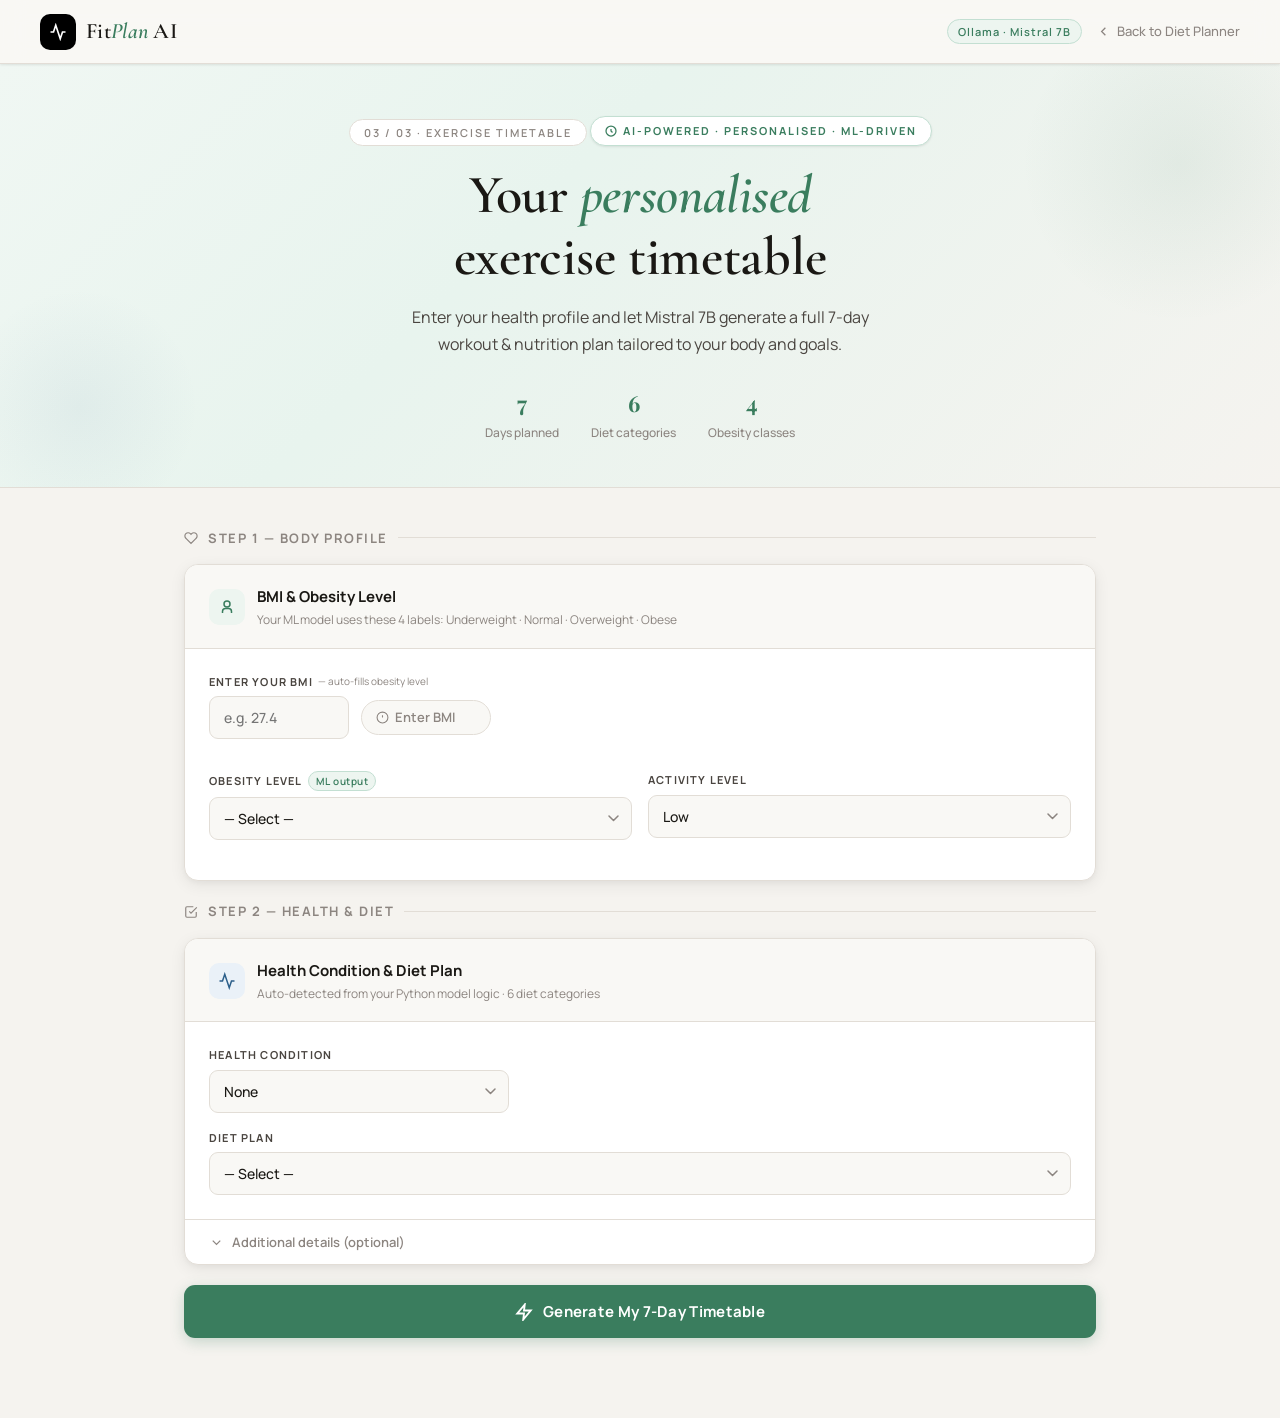
==== commit eba5cefc: "modified height(cm)  to height(ft)" ====
--- a/templates/exercise_timetable.html
+++ b/templates/exercise_timetable.html
@@ -267,20 +267,7 @@
     </div>
   </div>
 
-  <!-- FOOTER NOTE -->
-  <div class="footer-note" style="margin-top:28px;">
-    <div class="footer-icon">
-      <svg width="16" height="16" viewBox="0 0 24 24" fill="none" stroke="currentColor" stroke-width="2">
-        <circle cx="12" cy="12" r="10"/>
-        <line x1="12" y1="8" x2="12" y2="12"/>
-        <line x1="12" y1="16" x2="12.01" y2="16"/>
-      </svg>
-    </div>
-    <div>
-      Calls your local Ollama at <code>http://localhost:11434</code> using <code>mistral:7b</code> with streaming.
-      Run Ollama with CORS enabled: <code>OLLAMA_ORIGINS="*" ollama serve</code>
-    </div>
-  </div>
+ 
 
 </div><!-- /main -->
 
